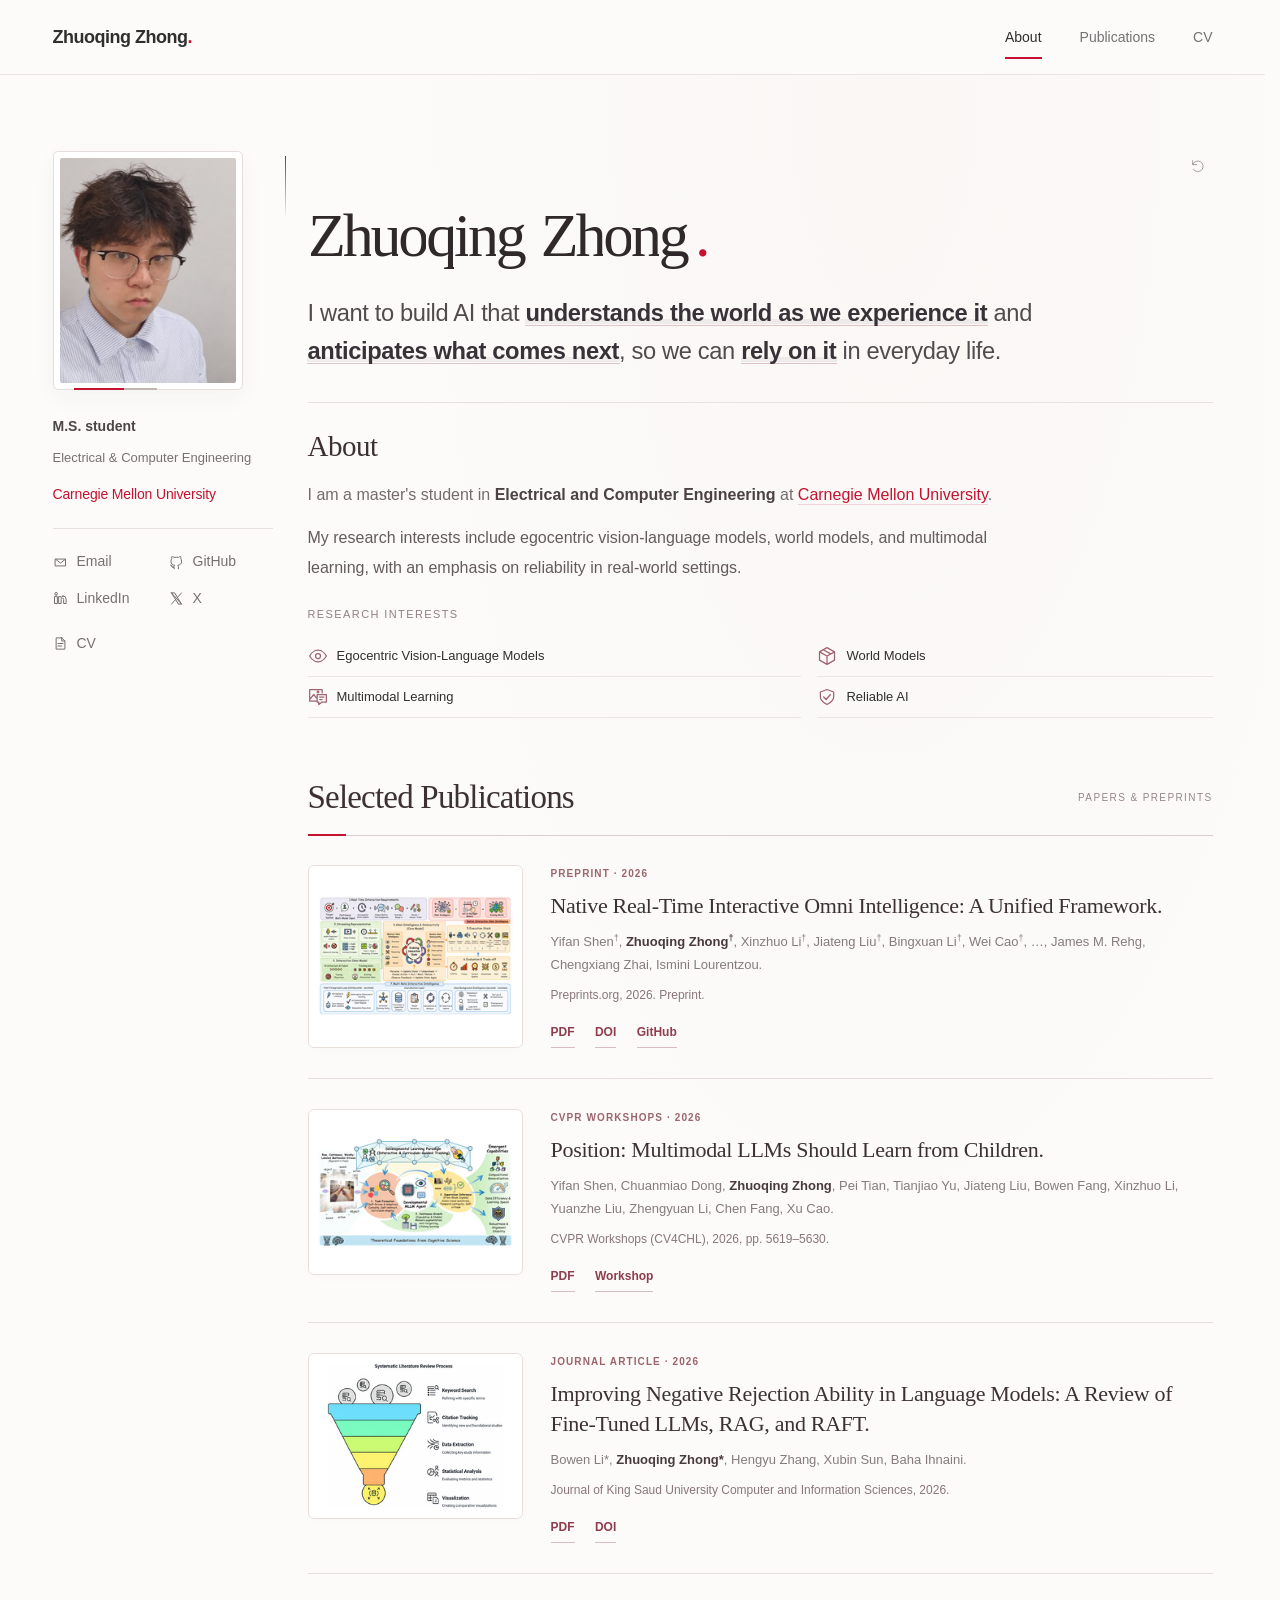
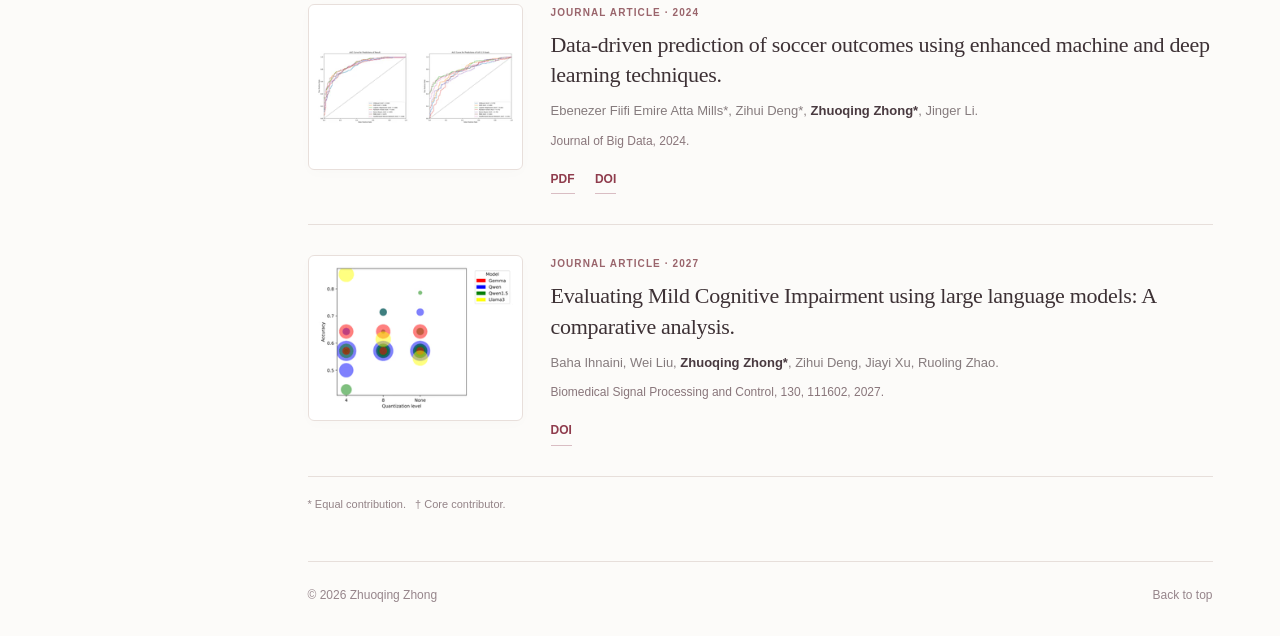
==== index.html @ 84c9de00 "Start entrance animation with initial markup and avoid late reveals" ====
<!doctype html>
<html lang="en">
<head>
  <meta charset="utf-8">
  <meta name="viewport" content="width=device-width, initial-scale=1">
  <title>Zhuoqing Zhong — Research</title>
  <meta name="description" content="Zhuoqing Zhong, M.S. student at Carnegie Mellon University. Research interests in egocentric vision-language models, world models, multimodal learning, and reliable AI.">
  <meta name="theme-color" content="#fcfbf9">
  <link rel="icon" href="assets/img/favicon.svg?v=cmu-red" type="image/svg+xml">
  <link rel="stylesheet" href="assets/css/personal.css">
  <link rel="stylesheet" href="assets/css/personal-v2.css?v=7e269d05c4">
  <script src="assets/js/personal.js?v=790da74253" defer></script>
  <script src="assets/js/academic.js?v=a993ae2dc0" defer></script>
  <link rel="preload" as="image" href="assets/img/responsive/portrait-shirt-440.webp" imagesrcset="assets/img/responsive/portrait-shirt-220.webp 220w, assets/img/responsive/portrait-shirt-440.webp 440w, assets/img/responsive/portrait-shirt-660.webp 660w, assets/img/portrait-shirt.webp 941w" imagesizes="(max-width: 600px) 108px, (max-width: 800px) 136px, (max-width: 1050px) 161px, (max-width: 1299px) 176px, 206px" fetchpriority="high">
  <link rel="preload" as="image" type="image/avif" href="assets/img/responsive/interactive-omni-640.avif" imagesrcset="assets/img/responsive/interactive-omni-240.avif 240w, assets/img/responsive/interactive-omni-320.avif 320w, assets/img/responsive/interactive-omni-480.avif 480w, assets/img/responsive/interactive-omni-560.avif 560w, assets/img/responsive/interactive-omni-640.avif 640w, assets/img/responsive/interactive-omni-800.avif 800w, assets/img/responsive/interactive-omni-960.avif 960w, assets/img/responsive/interactive-omni-1635.avif 1635w" imagesizes="(max-width: 600px) min(calc(100vw - 60px), 303px), (max-width: 800px) 287px, (max-width: 1050px) 160px, (max-width: 1299px) 195px, 246px">
</head>
<body>
<a class="skip-link" href="#about">Skip to content</a>
  <svg class="icon-sprite" aria-hidden="true">
<symbol id="icon-education" viewBox="0 0 24 24">
      <path d="m2 9 10-5 10 5-10 5L2 9Zm4 2v6c4 3 8 3 12 0v-6M22 9v7"></path>
    </symbol>
<symbol id="icon-paper" viewBox="0 0 24 24">
      <path d="M14 3H5v18h14V8l-5-5Zm0 0v5h5M8 12h8M8 16h6"></path>
    </symbol>
<symbol id="icon-eye" viewBox="0 0 24 24">
      <path d="M2 12s3.5-7 10-7 10 7 10 7-3.5 7-10 7S2 12 2 12Z"></path><circle cx="12" cy="12" r="3"></circle>
    </symbol>
<symbol id="icon-shield" viewBox="0 0 24 24">
      <path d="m12 3 8 3v6c0 5-8 9-8 9s-8-4-8-9V6l8-3Z"></path><path d="m8 12 3 3 5-6"></path>
    </symbol>
    <symbol id="icon-mail" viewBox="0 0 24 24">
      <path d="M4 6.5h16v11H4z"></path>
      <path d="m4.5 7 7.5 6 7.5-6"></path>
    </symbol>
    <symbol id="icon-github" viewBox="0 0 24 24">
      <path d="M15 22v-3.2a3.1 3.1 0 0 0-.9-2.4c3-.3 6.1-1.5 6.1-6.7a5.2 5.2 0 0 0-1.4-3.6 4.8 4.8 0 0 0-.1-3.6s-1.1-.4-3.7 1.4a12.7 12.7 0 0 0-6.7 0C5.7 2.1 4.6 2.5 4.6 2.5a4.8 4.8 0 0 0-.1 3.6A5.2 5.2 0 0 0 3.1 9.7c0 5.2 3.1 6.4 6.1 6.7a2.8 2.8 0 0 0-.8 1.8c-.7.3-2.5.8-3.6-1a2.6 2.6 0 0 0-1.9-1.3s-1.2 0-.1.8a3.2 3.2 0 0 1 1.3 1.7s.7 2.2 4.2 1.5V22"></path>
    </symbol>
    <symbol id="icon-linkedin" viewBox="0 0 24 24">
      <path d="M16 8a5 5 0 0 1 5 5v7h-4v-6.5a2 2 0 0 0-4 0V20H9V9h4v1.4A4.5 4.5 0 0 1 16 8Z"></path>
      <path d="M3 9h4v11H3z"></path>
      <path d="M5 6.5A2.1 2.1 0 1 0 5 2.3a2.1 2.1 0 0 0 0 4.2Z"></path>
    </symbol>
  </svg>
<header class="masthead">
  <nav class="nav" aria-label="Primary navigation">
    <a class="wordmark" href="#about" aria-label="Zhuoqing Zhong, home">Zhuoqing Zhong<span>.</span></a>
    <div class="nav-links">
      <a href="#about" aria-current="location">About</a>
      <a href="#publications">Publications</a>
      <a href="cv.html">CV</a>
    </div>
  </nav>
  <div class="reading-progress" aria-hidden="true"></div>
</header>
<main class="page">
  <aside class="sidebar" aria-label="Profile">
    <div class="portrait-arrival"><div class="portrait-frame"><img class="avatar" src="assets/img/responsive/portrait-shirt-440.webp" srcset="assets/img/responsive/portrait-shirt-220.webp 220w, assets/img/responsive/portrait-shirt-440.webp 440w, assets/img/responsive/portrait-shirt-660.webp 660w, assets/img/portrait-shirt.webp 941w" sizes="(max-width: 600px) 108px, (max-width: 800px) 136px, (max-width: 1050px) 161px, (max-width: 1299px) 176px, 206px" fetchpriority="high" decoding="async" alt="Zhuoqing Zhong" width="210" height="258"></div></div>
    <div class="profile-info">
      <p class="profile-role">M.S. student</p>
      <p class="affiliation">Electrical &amp; Computer Engineering</p>
      <a class="campus-link" href="https://www.cmu.edu/">Carnegie Mellon University</a>
      <ul class="profile-links">
        <li><a href="mailto:zhuoqinz@andrew.cmu.edu"><svg aria-hidden="true"><use href="#icon-mail"></use></svg>Email</a></li>
        <li><a href="https://github.com/zhuoqinz"><svg aria-hidden="true"><use href="#icon-github"></use></svg>GitHub</a></li>
        <li><a href="https://www.linkedin.com/in/zhuoqing-zhong-909679406"><svg aria-hidden="true"><use href="#icon-linkedin"></use></svg>LinkedIn</a></li>
        <li><a href="https://x.com/zhuoqinz"><svg aria-hidden="true" viewBox="0 0 24 24"><path d="m4 3 16 18M20 3 4 21M4 3h5l11 18h-5L4 3Z"/></svg>X</a></li>
      </ul>
      <a class="cv-link" href="cv.html"><svg aria-hidden="true"><use href="#icon-paper"></use></svg>CV</a>
    </div>
  </aside>
  <div class="content">
    <section id="about" class="intro section">
      <div class="intro-topline"><button class="replay-intro" type="button" aria-label="Replay introduction animation" title="Replay introduction"><svg viewBox="0 0 24 24" aria-hidden="true"><path d="M4 10a8 8 0 1 1 1 7M4 4v6h6"/></svg></button></div>
      <h1 class="name-heading" aria-label="Zhuoqing Zhong"><span class="name-word" aria-hidden="true"><span class="letter-mask is-initial"><span class="name-glyph" style="--i:0"><span class="glyph-ink">Z</span></span></span><span class="letter-mask"><span class="name-glyph" style="--i:1"><span class="glyph-ink">h</span></span></span><span class="letter-mask"><span class="name-glyph" style="--i:2"><span class="glyph-ink">u</span></span></span><span class="letter-mask"><span class="name-glyph" style="--i:3"><span class="glyph-ink">o</span></span></span><span class="letter-mask"><span class="name-glyph" style="--i:4"><span class="glyph-ink">q</span></span></span><span class="letter-mask"><span class="name-glyph" style="--i:5"><span class="glyph-ink">i</span></span></span><span class="letter-mask"><span class="name-glyph" style="--i:6"><span class="glyph-ink">n</span></span></span><span class="letter-mask is-terminal"><span class="name-glyph" style="--i:7"><span class="glyph-ink">g</span></span></span></span><span class="name-space" aria-hidden="true"> </span><span class="name-word" aria-hidden="true"><span class="letter-mask is-initial"><span class="name-glyph" style="--i:8"><span class="glyph-ink">Z</span></span></span><span class="letter-mask"><span class="name-glyph" style="--i:9"><span class="glyph-ink">h</span></span></span><span class="letter-mask"><span class="name-glyph" style="--i:10"><span class="glyph-ink">o</span></span></span><span class="letter-mask"><span class="name-glyph" style="--i:11"><span class="glyph-ink">n</span></span></span><span class="letter-mask is-terminal"><span class="name-glyph" style="--i:12"><span class="glyph-ink">g</span></span></span><span class="name-dot">.</span></span></h1>
      <p class="intro-slogan">I want to build AI that <a class="slogan-focus" id="focus-perception" href="#interest-egocentric" data-focus-group="perception">understands the world as we experience it</a> and <a class="slogan-focus" id="focus-prediction" href="#interest-world" data-focus-group="prediction">anticipates what comes next</a>, so we can <a class="slogan-focus" id="focus-reliability" href="#interest-reliable" data-focus-group="reliability">rely on it</a> in everyday life.</p>
      <div class="about-details">
        <h2>About</h2>
        <p class="intro-copy intro-enter">I am a master's student in <strong>Electrical and Computer Engineering</strong> at <a href="https://www.cmu.edu/">Carnegie Mellon University</a>.</p>
        <p class="intro-direction">My research interests include egocentric vision-language models, world models, and multimodal learning, with an emphasis on reliability in real-world settings.</p>
      </div>
      <div class="interests">
        <h2>Research interests</h2>
        <ul>
          <li id="interest-egocentric" data-focus-group="perception"><a class="interest-link" href="#focus-perception" data-focus-group="perception"><svg class="interest-glyph" viewBox="0 0 24 24" aria-hidden="true"><use href="#icon-eye"></use></svg>Egocentric Vision-Language Models</a></li>
          <li id="interest-world" data-focus-group="prediction"><a class="interest-link" href="#focus-prediction" data-focus-group="prediction"><svg class="interest-glyph" viewBox="0 0 24 24" aria-hidden="true"><path d="m12 2 9 5v10l-9 5-9-5V7l9-5Zm0 10 9-5M12 12 3 7m9 5v10M7.5 4.5l9 5"></path></svg>World Models</a></li>
          <li id="interest-multimodal" data-focus-group="perception"><a class="interest-link" href="#focus-perception" data-focus-group="perception"><svg class="interest-glyph" viewBox="0 0 24 24" aria-hidden="true"><path d="M10 17H2V3h15v4M3 14l4-5 3 4M11 9h11v9h-5l-4 3v-3h-2V9Zm3 3h5m-5 3h3"></path><circle cx="12" cy="6" r="1"></circle></svg>Multimodal Learning</a></li>
          <li id="interest-reliable" data-focus-group="reliability"><a class="interest-link" href="#focus-reliability" data-focus-group="reliability"><svg class="interest-glyph" viewBox="0 0 24 24" aria-hidden="true"><use href="#icon-shield"></use></svg>Reliable AI</a></li>
        </ul>
      </div>
    </section>
    <section id="publications" class="section research-section">
      <div class="section-heading"><h2>Selected Publications</h2><span class="section-aside">PAPERS &amp; PREPRINTS</span></div>
      <ol class="publication-list"><li>
            <a class="paper-figure" href="assets/img/papers/interactive-omni.png" title="View larger figure"><picture><source type="image/avif" srcset="assets/img/responsive/interactive-omni-240.avif 240w, assets/img/responsive/interactive-omni-320.avif 320w, assets/img/responsive/interactive-omni-480.avif 480w, assets/img/responsive/interactive-omni-560.avif 560w, assets/img/responsive/interactive-omni-640.avif 640w, assets/img/responsive/interactive-omni-800.avif 800w, assets/img/responsive/interactive-omni-960.avif 960w, assets/img/responsive/interactive-omni-1635.avif 1635w" sizes="(max-width: 600px) min(calc(100vw - 60px), 303px), (max-width: 800px) 287px, (max-width: 1050px) 160px, (max-width: 1299px) 195px, 246px"><img src="assets/img/responsive/interactive-omni-640.webp" srcset="assets/img/responsive/interactive-omni-240.webp 240w, assets/img/responsive/interactive-omni-320.webp 320w, assets/img/responsive/interactive-omni-480.webp 480w, assets/img/responsive/interactive-omni-560.webp 560w, assets/img/responsive/interactive-omni-640.webp 640w, assets/img/responsive/interactive-omni-800.webp 800w, assets/img/responsive/interactive-omni-960.webp 960w, assets/img/responsive/interactive-omni-1635.webp 1635w" sizes="(max-width: 600px) min(calc(100vw - 60px), 303px), (max-width: 800px) 287px, (max-width: 1050px) 160px, (max-width: 1299px) 195px, 246px" width="1635" height="999" decoding="async" fetchpriority="auto" alt="Framework for native real-time Interactive Omni Intelligence" loading="eager"></picture><span class="figure-zoom" aria-hidden="true">⤢</span></a>
            <div class="paper-details">
<div class="paper-category">PREPRINT · 2026</div>
            <a class="paper-title" href="https://www.preprints.org/manuscript/202610.1649">Native Real-Time Interactive Omni Intelligence: A Unified Framework.</a>
            <p class="authors">Yifan Shen<sup>†</sup>, <strong>Zhuoqing Zhong<sup>†</sup></strong>, Xinzhuo Li<sup>†</sup>, Jiateng Liu<sup>†</sup>, Bingxuan Li<sup>†</sup>, Wei Cao<sup>†</sup>, &hellip;, James M. Rehg, Chengxiang Zhai, Ismini Lourentzou.</p>
<div class="venue"><em>Preprints.org</em>, 2026. Preprint.</div>
            <a class="paper-resource" href="https://raw.githubusercontent.com/ShenYifanS/Awesome-Interactive-Omni/main/survey/survey.pdf" aria-label="PDF: Native Real-Time Interactive Omni Intelligence">PDF</a>
            <a class="paper-resource" href="https://doi.org/10.20944/preprints202610.1649.v1">DOI</a>
            <a class="paper-resource" href="https://github.com/ShenYifanS/Awesome-Interactive-Omni">GitHub</a>
            </div>
          </li>
<li>
            <a class="paper-figure" href="assets/img/papers/children.png" title="View larger figure"><picture><source type="image/avif" srcset="assets/img/responsive/children-240.avif 240w, assets/img/responsive/children-320.avif 320w, assets/img/responsive/children-480.avif 480w, assets/img/responsive/children-560.avif 560w, assets/img/responsive/children-640.avif 640w, assets/img/responsive/children-904.avif 904w" sizes="(max-width: 600px) min(calc(100vw - 60px), 330px), (max-width: 800px) 310px, (max-width: 1050px) 160px, (max-width: 1299px) 195px, 218px"><img src="assets/img/responsive/children-640.webp" srcset="assets/img/responsive/children-240.webp 240w, assets/img/responsive/children-320.webp 320w, assets/img/responsive/children-480.webp 480w, assets/img/responsive/children-560.webp 560w, assets/img/responsive/children-640.webp 640w, assets/img/responsive/children-904.webp 904w" sizes="(max-width: 600px) min(calc(100vw - 60px), 330px), (max-width: 800px) 310px, (max-width: 1050px) 160px, (max-width: 1299px) 195px, 218px" width="904" height="508" decoding="async" fetchpriority="auto" alt="Developmental learning paradigm for multimodal language models, Figure 1" loading="eager"></picture><span class="figure-zoom" aria-hidden="true">⤢</span></a>
            <div class="paper-details">
<div class="paper-category">CVPR WORKSHOPS · 2026</div>
            <a class="paper-title" href="https://openaccess.thecvf.com/content/CVPR2026W/CV4CHL/html/Shen_Position_Multimodal_LLMs_Should_Learn_from_Children_CVPRW_2026_paper.html">Position: Multimodal LLMs Should Learn from Children.</a>
            <p class="authors">Yifan Shen, Chuanmiao Dong, <strong>Zhuoqing Zhong</strong>, Pei Tian, Tianjiao Yu, Jiateng Liu, Bowen Fang, Xinzhuo Li, Yuanzhe Liu, Zhengyuan Li, Chen Fang, Xu Cao.</p>
<div class="venue"><em>CVPR Workshops (CV4CHL)</em>, 2026, pp. 5619&ndash;5630.</div>
            <a class="paper-resource" href="https://openaccess.thecvf.com/content/CVPR2026W/CV4CHL/papers/Shen_Position_Multimodal_LLMs_Should_Learn_from_Children_CVPRW_2026_paper.pdf">PDF</a>
            <a class="paper-resource" href="https://pediamedai.com/cv4chl/">Workshop</a>
            </div>
          </li>
<li>
            <a class="paper-figure" href="assets/img/papers/rejection-enhanced.png" title="View larger figure" data-figure-note="Clarity-enhanced rendering of Figure 4."><picture><source type="image/avif" srcset="assets/img/responsive/rejection-enhanced-240.avif 240w, assets/img/responsive/rejection-enhanced-320.avif 320w, assets/img/responsive/rejection-enhanced-480.avif 480w, assets/img/responsive/rejection-enhanced-560.avif 560w, assets/img/responsive/rejection-enhanced-640.avif 640w, assets/img/responsive/rejection-enhanced-800.avif 800w, assets/img/responsive/rejection-enhanced-960.avif 960w, assets/img/responsive/rejection-enhanced-1380.avif 1380w" sizes="(max-width: 600px) min(calc(100vw - 60px), 224px), (max-width: 800px) 212px, (max-width: 1050px) 160px, (max-width: 1299px) 177px, 177px"><img src="assets/img/responsive/rejection-enhanced-640.webp" srcset="assets/img/responsive/rejection-enhanced-240.webp 240w, assets/img/responsive/rejection-enhanced-320.webp 320w, assets/img/responsive/rejection-enhanced-480.webp 480w, assets/img/responsive/rejection-enhanced-560.webp 560w, assets/img/responsive/rejection-enhanced-640.webp 640w, assets/img/responsive/rejection-enhanced-800.webp 800w, assets/img/responsive/rejection-enhanced-960.webp 960w, assets/img/responsive/rejection-enhanced-1380.webp 1380w" sizes="(max-width: 600px) min(calc(100vw - 60px), 224px), (max-width: 800px) 212px, (max-width: 1050px) 160px, (max-width: 1299px) 177px, 177px" width="1380" height="1140" decoding="async" fetchpriority="auto" alt="Systematic literature review process, Figure 4" loading="eager"></picture><span class="figure-zoom" aria-hidden="true">⤢</span></a>
            <div class="paper-details">
<div class="paper-category">JOURNAL ARTICLE · 2026</div>
            <a class="paper-title" href="https://link.springer.com/article/10.1007/s44443-025-00334-6">Improving Negative Rejection Ability in Language Models: A Review of Fine-Tuned LLMs, RAG, and RAFT.</a>
            <p class="authors">Bowen Li*, <strong>Zhuoqing Zhong*</strong>, Hengyu Zhang, Xubin Sun, Baha Ihnaini.</p>
<div class="venue"><em>Journal of King Saud University Computer and Information Sciences</em>, 2026.</div>
            <a class="paper-resource" href="https://link.springer.com/content/pdf/10.1007/s44443-025-00334-6.pdf" aria-label="PDF: Improving Negative Rejection Ability in Language Models">PDF</a>
            <a class="paper-resource" href="https://doi.org/10.1007/s44443-025-00334-6">DOI</a>
            </div>
          </li>
<li>
            <a class="paper-figure" href="assets/img/papers/soccer.png" title="View larger figure"><picture><source type="image/avif" srcset="assets/img/responsive/soccer-240.avif 240w, assets/img/responsive/soccer-320.avif 320w, assets/img/responsive/soccer-480.avif 480w, assets/img/responsive/soccer-560.avif 560w, assets/img/responsive/soccer-640.avif 640w, assets/img/responsive/soccer-800.avif 800w, assets/img/responsive/soccer-960.avif 960w, assets/img/responsive/soccer-1418.avif 1418w" sizes="(max-width: 600px) min(calc(100vw - 60px), 498px), (max-width: 800px) 310px, (max-width: 1050px) 160px, (max-width: 1299px) 195px, 218px"><img src="assets/img/responsive/soccer-640.webp" srcset="assets/img/responsive/soccer-240.webp 240w, assets/img/responsive/soccer-320.webp 320w, assets/img/responsive/soccer-480.webp 480w, assets/img/responsive/soccer-560.webp 560w, assets/img/responsive/soccer-640.webp 640w, assets/img/responsive/soccer-800.webp 800w, assets/img/responsive/soccer-960.webp 960w, assets/img/responsive/soccer-1418.webp 1418w" sizes="(max-width: 600px) min(calc(100vw - 60px), 498px), (max-width: 800px) 310px, (max-width: 1050px) 160px, (max-width: 1299px) 195px, 218px" width="1418" height="527" decoding="async" fetchpriority="auto" alt="ROC curves comparing models for match outcomes and over/under 2.5 goals, Figure 11" loading="eager"></picture><span class="figure-zoom" aria-hidden="true">⤢</span></a>
            <div class="paper-details">
<div class="paper-category">JOURNAL ARTICLE · 2024</div>
            <a class="paper-title" href="https://journalofbigdata.springeropen.com/articles/10.1186/s40537-024-01008-2">Data-driven prediction of soccer outcomes using enhanced machine and deep learning techniques.</a>
            <p class="authors">Ebenezer Fiifi Emire Atta Mills*, Zihui Deng*, <strong>Zhuoqing Zhong*</strong>, Jinger Li.</p>
<div class="venue"><em>Journal of Big Data</em>, 2024.</div>
            <a class="paper-resource" href="https://link.springer.com/content/pdf/10.1186/s40537-024-01008-2.pdf" aria-label="PDF: Data-driven prediction of soccer outcomes">PDF</a>
            <a class="paper-resource" href="https://doi.org/10.1186/s40537-024-01008-2">DOI</a>
            </div>
          </li>
<li>
            <a class="paper-figure" href="assets/img/papers/cognitive.png" title="View larger figure"><picture><source type="image/avif" srcset="assets/img/responsive/cognitive-240.avif 240w, assets/img/responsive/cognitive-320.avif 320w, assets/img/responsive/cognitive-480.avif 480w, assets/img/responsive/cognitive-560.avif 560w, assets/img/responsive/cognitive-868.avif 868w" sizes="(max-width: 600px) min(calc(100vw - 60px), 251px), (max-width: 800px) 238px, (max-width: 1050px) 160px, (max-width: 1299px) 195px, 199px"><img src="assets/img/responsive/cognitive-640.webp" srcset="assets/img/responsive/cognitive-240.webp 240w, assets/img/responsive/cognitive-320.webp 320w, assets/img/responsive/cognitive-480.webp 480w, assets/img/responsive/cognitive-560.webp 560w, assets/img/responsive/cognitive-868.webp 868w" sizes="(max-width: 600px) min(calc(100vw - 60px), 251px), (max-width: 800px) 238px, (max-width: 1050px) 160px, (max-width: 1299px) 195px, 199px" width="868" height="640" decoding="async" fetchpriority="auto" alt="Model accuracy across quantization levels, Figure 3" loading="eager"></picture><span class="figure-zoom" aria-hidden="true">⤢</span></a>
            <div class="paper-details">
<div class="paper-category">JOURNAL ARTICLE · 2027</div>
            <a class="paper-title" href="https://doi.org/10.1016/j.bspc.2026.111602">Evaluating Mild Cognitive Impairment using large language models: A comparative analysis.</a>
            <p class="authors">Baha Ihnaini, Wei Liu, <strong>Zhuoqing Zhong*</strong>, Zihui Deng, Jiayi Xu, Ruoling Zhao.</p>
<div class="venue"><em>Biomedical Signal Processing and Control</em>, 130, 111602, 2027.</div>
            <a class="paper-resource" href="https://doi.org/10.1016/j.bspc.2026.111602">DOI</a>
            </div>
          </li></ol>
      <p class="contribution-note">* Equal contribution. &nbsp; † Core contributor.</p>
    </section>
    <footer class="footer"><p>© 2026 Zhuoqing Zhong</p><a href="#about">Back to top</a></footer>
  </div>
</main>
  <dialog class="figure-dialog" aria-labelledby="figure-caption">
    <button class="figure-close" type="button" aria-label="Close enlarged figure" autofocus>&times;</button>
    <figure>
      <img class="figure-full" alt="">
      <figcaption id="figure-caption"></figcaption>
    </figure>
  </dialog>
</body>
</html>
---- assets/css/personal.css ----
:root{--paper:#f8fafb;--ink:#24354a;--muted:#607084;--blue:#2b61ae;--line:#dce4ec;--serif:Georgia,'Times New Roman',serif}
*{box-sizing:border-box}html{scroll-behavior:smooth;scroll-padding-top:104px;scrollbar-gutter:stable}body{margin:0;background:var(--paper);color:var(--ink);font:16px/1.7 -apple-system,BlinkMacSystemFont,'Segoe UI',Helvetica,Arial,sans-serif;-webkit-font-smoothing:antialiased}a{color:inherit;text-decoration:none}a:focus-visible,button:focus-visible{outline:2px solid var(--blue);outline-offset:5px}p{margin:0}button{font:inherit}svg{display:block}::selection{background:#d6e5f6;color:#183958}.icon-sprite{display:none}.skip-link{position:fixed;top:-90px;left:20px;padding:10px;background:#fff;z-index:99}.skip-link:focus{top:12px}
.masthead{position:sticky;top:0;z-index:10;background:rgba(248,250,251,.95);backdrop-filter:blur(14px);border-bottom:1px solid var(--line)}.nav{max-width:1200px;min-height:78px;margin:auto;display:flex;align-items:center;justify-content:space-between;gap:32px}.wordmark{font-size:18px;font-weight:650;letter-spacing:-.6px}.wordmark span{color:var(--blue)}.nav-links{display:flex;align-items:center;gap:32px}.nav-links a{position:relative;padding:27px 0 25px;font-size:14px;color:var(--muted)}.nav-links a::after{content:'';position:absolute;bottom:16px;left:0;right:0;height:2px;background:var(--blue);transform:scaleX(0);transform-origin:left;transition:transform .25s}.nav-links a:hover,.nav-links a[aria-current]{color:var(--ink)}.nav-links a[aria-current]::after,.nav-links a:hover::after{transform:scaleX(1)}.reading-progress{position:absolute;left:0;bottom:-1px;height:2px;width:100%;background:var(--blue);transform:scaleX(0);transform-origin:left;opacity:.45}
.page{width:min(1200px,calc(100% - 88px));margin:86px auto 0;display:grid;grid-template-columns:210px minmax(0,1fr);gap:100px;align-items:start}.sidebar{position:sticky;top:126px}.portrait-frame{position:relative;margin-bottom:25px}.portrait-frame::after{content:'';position:absolute;left:16px;right:-9px;top:16px;bottom:-9px;border:1px solid #b9cde2;z-index:-1}.avatar{width:210px;height:258px;object-fit:cover;object-position:center 35%;display:block;border-radius:2px}.profile-name{font-weight:650;font-size:20px;letter-spacing:-.4px}.profile-role{font-size:14px;color:var(--blue);margin-top:3px}.affiliation{font-size:14px;line-height:1.7;margin-top:13px;color:var(--muted)}.affiliation strong{font-weight:500;color:var(--ink);display:inline-block;margin-top:5px}.profile-links{display:grid;grid-template-columns:1fr 1fr;gap:12px 8px;list-style:none;margin:25px 0 0;padding:24px 0 0;border-top:1px solid var(--line)}.profile-links a,.cv-link{display:flex;align-items:center;gap:9px;font-size:14px;color:var(--muted);width:fit-content}.profile-links svg,.cv-link svg{width:15px;height:15px;fill:none;stroke:currentColor;stroke-width:1.6;stroke-linecap:round;stroke-linejoin:round;flex-shrink:0}.profile-links a:hover,.cv-link:hover{color:var(--blue)}.cv-link{margin-top:19px}.content{min-width:0}.section{scroll-margin-top:0}.intro{padding-bottom:66px}.eyebrow{font-size:11px;letter-spacing:2.1px;font-weight:600;color:var(--blue);margin:0 0 19px}.intro h1{font-family:var(--serif);font-weight:400;letter-spacing:-3px;font-size:clamp(54px,5.7vw,78px);line-height:1.13;margin:0 0 25px}.intro h1>span{white-space:nowrap}.name-dot{color:var(--blue)}.intro-copy{max-width:620px;font-size:18px;line-height:1.8;color:#586879}.intro-copy strong{font-weight:500;color:var(--ink)}.intro-copy a{color:var(--ink);text-decoration:underline;text-decoration-color:#afc6df;text-underline-offset:5px;transition:text-decoration-color .2s}.intro-copy a:hover{text-decoration-color:var(--blue)}.signal-strip{margin:32px 0 23px;overflow:hidden}.signal-strip svg{width:100%;height:auto;max-height:114px}.signal-grid{color:#e0e8f0;opacity:.8}.signal-paths path{stroke-dasharray:1;stroke-dashoffset:0;animation:trace 1.9s cubic-bezier(.22,.61,.36,1) both}.signal-paths path:nth-child(2){animation-delay:.18s}.signal-paths path:nth-child(3){animation-delay:.32s}.signal-nodes{animation:nodes-in 1s .9s both}.interests h2{font-size:12px;letter-spacing:1.2px;text-transform:uppercase;font-weight:500;color:var(--muted);margin:0 0 14px}.interests ul{padding:0;margin:0;list-style:none;display:grid;grid-template-columns:1.2fr 1fr;gap:8px 20px}.interests li{font-size:14px;display:flex;align-items:center;gap:10px}.interest-glyph{width:18px;color:var(--blue);font-size:21px;font-family:Arial,sans-serif}.intro-enter{animation:enter .8s both}.intro h1{animation-delay:.1s}.intro-copy{animation-delay:.2s}
.section-heading{display:flex;align-items:center;justify-content:space-between;gap:20px;margin-bottom:32px;padding-bottom:18px;border-bottom:1px solid var(--line)}.section-heading h2{font-family:var(--serif);font-weight:400;font-size:35px;letter-spacing:-1px;line-height:1.2;margin:0}.section-heading h2 span{color:var(--blue)}.section-aside{font-size:10px;letter-spacing:1.5px;color:var(--muted)}.publication-list{list-style:none;padding:0;margin:0}.publication-list>li{position:relative;display:grid;grid-template-columns:245px minmax(0,1fr);gap:27px;padding:31px 0;border-bottom:1px solid var(--line)}.publication-list>li:first-child{padding-top:0;grid-template-columns:290px minmax(0,1fr)}.paper-figure{position:relative;align-self:start;display:flex;justify-content:center;align-items:center;background:white;padding:9px;border:1px solid #e0e6ed;border-radius:4px;min-height:155px;cursor:zoom-in;overflow:hidden;transition:border-color .2s,box-shadow .2s}.paper-figure img{display:block;width:100%;height:148px;object-fit:contain;transition:transform .35s}.publication-list>li:first-child .paper-figure img{height:175px}.figure-zoom{position:absolute;bottom:5px;right:6px;color:var(--blue);background:#fff;border:1px solid #dae4ef;border-radius:3px;width:23px;height:23px;display:grid;place-items:center;font:18px/1 Arial;opacity:0;transition:opacity .2s}.paper-figure:hover,.paper-figure:focus-visible{border-color:#abc2dc;box-shadow:0 5px 18px #254d7410}.paper-figure:hover img{transform:scale(1.025)}.paper-figure:hover .figure-zoom,.paper-figure:focus-visible .figure-zoom{opacity:1}.paper-details{min-width:0}.paper-category{font-size:10px;letter-spacing:1.1px;font-weight:650;color:var(--blue);margin-bottom:7px}.paper-title{font:400 22px/1.3 var(--serif);letter-spacing:-.3px;display:inline;color:#1c3047;text-decoration:underline;text-decoration-color:transparent;text-underline-offset:4px;transition:text-decoration-color .2s}.paper-title:hover{text-decoration-color:#a0b6cc}.authors{font-size:13px;line-height:1.8;color:#677484;margin-top:10px}.authors strong{font-weight:650;color:#35485c}.authors sup{font-size:9px}.venue{font-size:12px;line-height:1.6;color:#596b7e;margin-top:9px}.venue em{font-style:normal}.paper-resource{display:inline-flex;align-items:center;min-height:34px;margin:10px 16px 0 0;font-size:12px;font-weight:550;color:var(--blue);border-bottom:1px solid #b6cce3;transition:border-color .2s,color .2s}.paper-resource:hover{color:#193b6c;border-color:#193b6c}.contribution-note{font-size:12px;color:var(--muted);margin-top:18px}.background-section{margin-top:76px}.background-group{display:grid;grid-template-columns:112px minmax(0,1fr);gap:20px;margin:0 0 32px}.background-group h3{font-size:13px;font-weight:500;color:var(--muted);margin:0;padding-top:3px}.background-entry{display:flex;justify-content:space-between;gap:25px}.background-entry+.background-entry{margin-top:26px}.background-entry h4{font-size:16px;font-weight:600;line-height:1.5;margin:0 0 6px}.background-entry p{font-size:14px;color:var(--muted)}.background-entry .date{white-space:nowrap;font-size:12px;padding-top:3px}.minor{font-size:13px}.footer{display:flex;justify-content:space-between;gap:20px;margin-top:64px;padding:23px 0 30px;border-top:1px solid var(--line);font-size:12px;color:var(--muted)}.footer a:hover{color:var(--blue)}
.figure-open{overflow:hidden}.figure-dialog{width:fit-content;max-width:min(1180px,calc(100vw - 40px));max-height:calc(100dvh - 40px);margin:auto;padding:48px 24px 22px;border:0;border-radius:8px;background:#fff;color:var(--ink);box-shadow:0 20px 80px #0004}.figure-dialog::backdrop{background:#182331b8;backdrop-filter:blur(4px)}.figure-dialog figure{margin:0}.figure-full{display:block;width:auto;height:auto;max-width:100%;max-height:calc(100dvh - 210px);margin:auto;object-fit:contain}.figure-dialog figcaption{max-width:75ch;margin:17px auto 0;font-size:14px;line-height:1.5;text-align:center}.figure-close{position:absolute;top:5px;right:7px;width:40px;height:40px;border:0;border-radius:4px;background:transparent;color:#505a68;font:30px/1 Arial;cursor:pointer}.figure-close:hover{background:#edf2f8}
@keyframes trace{from{stroke-dashoffset:1}to{stroke-dashoffset:0}}@keyframes nodes-in{from{opacity:0}to{opacity:1}}@keyframes enter{from{opacity:0;transform:translateY(12px)}to{opacity:1;transform:translateY(0)}}
@media(min-width:1300px){.nav{width:calc(100% - 88px)}}
@media(max-width:1299px){.nav{width:calc(100% - 88px)}.page{gap:64px;grid-template-columns:190px minmax(0,1fr)}.avatar{width:190px;height:234px}.publication-list>li,.publication-list>li:first-child{grid-template-columns:220px minmax(0,1fr)}.intro h1{font-size:62px}.background-group{grid-template-columns:88px 1fr}}
@media(max-width:1050px){.page{gap:42px;grid-template-columns:170px minmax(0,1fr);width:calc(100% - 64px)}.nav{width:calc(100% - 64px)}.avatar{width:170px;height:210px}.intro h1{font-size:53px;letter-spacing:-2px}.interests ul{grid-template-columns:1fr}.publication-list>li,.publication-list>li:first-child{grid-template-columns:190px minmax(0,1fr);gap:22px}.paper-title{font-size:20px}.paper-figure img,.publication-list>li:first-child .paper-figure img{height:130px}.background-group{grid-template-columns:1fr;gap:12px}.section-aside{display:none}}
@media(max-width:800px){.page{grid-template-columns:150px minmax(0,1fr);gap:32px;margin-top:55px}.avatar{width:150px;height:184px}.nav-links{gap:20px}.profile-links{grid-template-columns:1fr;gap:10px}.profile-name{font-size:18px}.affiliation{font-size:13px}.intro h1{font-size:48px}.intro-copy{font-size:16px}.publication-list>li,.publication-list>li:first-child{grid-template-columns:1fr;gap:19px}.paper-figure{max-width:330px}.paper-figure img,.publication-list>li:first-child .paper-figure img{height:175px}.section-heading h2{font-size:31px}.background-entry{flex-direction:column;gap:5px}.background-entry .date{padding-top:0}}
@media(max-width:600px){html{scroll-padding-top:111px}.nav{width:calc(100% - 40px);min-height:90px;flex-direction:column;align-items:flex-start;justify-content:center;gap:4px;padding:10px 0}.wordmark{font-size:16px}.nav-links{width:100%;justify-content:space-between;gap:14px}.nav-links a{padding:6px 0;font-size:13px}.nav-links a::after{bottom:0}.page{width:calc(100% - 40px);grid-template-columns:1fr;gap:43px;margin-top:34px}.sidebar{position:static;display:grid;grid-template-columns:112px 1fr;gap:23px;align-items:start}.portrait-frame{margin:0}.portrait-frame::after{left:8px;right:-6px;top:8px;bottom:-6px}.avatar{width:112px;height:138px}.profile-name{font-size:18px}.profile-role{font-size:13px;margin-top:0}.affiliation{font-size:12px;line-height:1.55;margin-top:7px}.affiliation strong{margin-top:3px}.profile-links{grid-template-columns:repeat(4,auto);border:0;padding:0;margin:14px 0 0;gap:13px}.profile-links a{font-size:0;gap:0;min-width:24px;min-height:26px}.profile-links svg{width:16px;height:16px}.cv-link{font-size:12px;margin-top:9px}.cv-link svg{width:14px;height:14px}.intro{padding-bottom:47px}.eyebrow{font-size:10px;margin-bottom:12px;letter-spacing:1.8px}.intro h1{font-size:clamp(39px,10.5vw,58px);letter-spacing:-1.6px;margin-bottom:20px}.intro-copy{font-size:16px;line-height:1.75}.signal-strip{margin:25px 0 20px}.signal-strip svg{width:140%;max-width:none;transform:translateX(-14%);height:85px}.interests ul{gap:7px}.interests li{font-size:13px}.interests h2{font-size:11px}.section-heading{margin-bottom:24px;padding-bottom:15px}.section-heading h2{font-size:30px}.paper-category{font-size:10px}.publication-list>li,.publication-list>li:first-child{gap:18px;padding:27px 0}.publication-list>li:first-child{padding-top:0}.paper-figure{width:100%;max-width:none;padding:9px;min-height:0}.paper-figure img,.publication-list>li:first-child .paper-figure img{height:185px}.figure-zoom{opacity:.8}.paper-title{font-size:22px}.authors{font-size:13px}.paper-resource{font-size:13px;min-height:38px}.background-section{margin-top:55px}.background-group{margin-bottom:28px}.background-entry{gap:5px}.background-entry h4{font-size:15px}.background-entry p{font-size:13px}.footer{margin-top:40px;font-size:11px}.figure-dialog{max-width:calc(100vw - 20px);padding:48px 12px 18px}.figure-dialog figcaption{font-size:13px}}
@media(prefers-reduced-motion:reduce){html{scroll-behavior:auto}*,*::before,*::after{animation:none!important;transition:none!important}.paper-figure:hover img{transform:none}}
---- assets/css/personal-v2.css ----
/* Carnegie red is reserved for affiliation and small interactive accents. */
:root{--paper:#fcfbf9;--ink:#302f30;--muted:#747174;--blue:#a5263c;--line:#e7e2df;--cmu:#c41230}
body{background:radial-gradient(ellipse at 70% 4%,#f1e4e230,transparent 40%),var(--paper)}
.masthead{background:rgba(252,251,249,.94);border-bottom-color:#e9e5e2}.wordmark{letter-spacing:-.5px}.wordmark span{color:var(--cmu)}.nav{min-height:74px}.nav-links{gap:38px}.nav-links a{padding:25px 0 23px}.nav-links a::after{height:2px;background:var(--cmu);bottom:14px}.reading-progress{background:var(--cmu);opacity:.3}
.page{max-width:1160px;grid-template-columns:220px minmax(0,1fr);gap:88px;margin-top:76px}.nav{max-width:1160px}.sidebar{top:112px}.portrait-frame{padding:6px;background:#fff;border:1px solid #e5deda;border-radius:5px;box-shadow:0 8px 25px #45352c09;margin-bottom:25px;animation:portrait-in 1.25s cubic-bezier(.16,1,.3,1) both}.portrait-frame::after{z-index:1;left:20px;right:20px;top:auto;bottom:-1px;height:2px;border:0;background:linear-gradient(90deg,var(--cmu) 0 34%,#c0b6b1 34% 56%,transparent 56%);transform-origin:left;animation:rule-in 1s .75s both}.avatar{width:100%;height:256px;border-radius:2px}.profile-role{font-size:14px;font-weight:600;color:#4d4547;margin-bottom:8px}.affiliation{font-size:14px;color:#777174;margin-top:0;line-height:1.65}.campus-link{display:flex;align-items:center;gap:12px;width:fit-content;margin-top:17px;color:var(--cmu);font-size:15px;line-height:1.35;font-weight:600;letter-spacing:-.15px}.campus-mark{width:22px;height:27px;flex:0 0 auto;background:linear-gradient(90deg,transparent 0 4px,#c412302b 4px 6px,transparent 6px 13px,#c41230 13px 16px,transparent 16px),linear-gradient(transparent 0 7px,#c41230 7px 10px,transparent 10px 19px,#c4123038 19px 21px,transparent 21px)}.campus-link:hover{color:#8f1026}.campus-link:hover .campus-mark{transform:translateY(-2px)}.campus-mark{transition:transform .2s}.profile-links{margin-top:24px;padding-top:21px;gap:13px 12px}.profile-links a,.cv-link{color:#767072}.profile-links a:hover,.cv-link:hover{color:var(--cmu)}.profile-info{animation:enter .8s .45s both}.cv-link{margin-top:21px}
.intro{padding-bottom:53px;position:relative}.intro::before{content:'';position:absolute;left:-29px;top:5px;width:1px;height:63px;background:linear-gradient(var(--cmu),#c4123000);animation:rule-down .9s .2s both;transform-origin:top}.intro-topline{display:flex;align-items:center;justify-content:space-between;margin-bottom:18px}.eyebrow{margin:0;font-size:11px;letter-spacing:2px;color:#8b6a70;font-weight:550}.replay-intro{border:0;background:transparent;color:#9b9290;cursor:pointer;width:30px;height:30px;padding:7px;border-radius:50%;transition:background .2s,color .2s,transform .4s}.replay-intro svg{width:16px;height:16px;fill:none;stroke:currentColor;stroke-width:1.3;stroke-linecap:round;stroke-linejoin:round}.replay-intro:hover{color:var(--cmu);background:#f4e9e8;transform:rotate(-30deg)}.replay-intro:disabled{cursor:default;opacity:.3}.intro h1{color:#30292c;font-size:72px;letter-spacing:-3.2px;line-height:1.18;margin:0 0 23px;font-weight:400;animation:none;white-space:normal}.name-heading .name-word{display:inline-flex;white-space:nowrap;vertical-align:top}.name-heading .letter-mask{display:inline-block;overflow:hidden;vertical-align:top;padding-bottom:8px;margin-bottom:-8px}.name-heading .name-glyph{display:inline-block;transform-origin:bottom left;animation:letter-enter 1.05s cubic-bezier(.16,1,.3,1) both;animation-delay:calc(.16s + var(--i)*.045s)}.name-heading .name-space{display:inline-block;width:.2em}.name-heading .name-dot{color:var(--cmu);animation:dot-enter .6s 1.05s both}.intro-copy{color:#736b6e;font-size:17px;line-height:1.85;max-width:620px;animation:copy-enter .9s .68s both}.intro-copy strong{color:#4c4246;font-weight:550}.intro-copy a{color:var(--cmu);text-decoration:none;background:linear-gradient(#c4123029,#c4123029) 0 100% / 100% 1px no-repeat;padding-bottom:2px;transition:background-size .2s}.intro-copy a:hover{background-size:100% 5px}
.signal-strip{position:relative;margin:27px 0 24px;border-top:1px solid #eee7e3;border-bottom:1px solid #eee7e3;background:linear-gradient(90deg,#f9f5f1a0,transparent 35%,#f6eceb60 70%,transparent);padding:6px 0;overflow:hidden;animation:copy-enter 1s .72s both}.signal-strip svg{max-height:104px}.signal-grid{color:#ded4d0;opacity:.55}.signal-paths{stroke-width:1.2}.signal-paths path{animation:trace 2.2s .55s cubic-bezier(.22,.61,.36,1) both}.signal-paths path:nth-child(2){animation-delay:.7s}.signal-paths path:nth-child(3){animation-delay:.85s}.signal-nodes{animation:nodes-in .9s 1.6s both}.signal-nodes circle:nth-child(3){fill:var(--cmu);stroke:var(--paper);stroke-width:3;r:6}.signal-travel path{stroke-dasharray:.045 .955;stroke-dashoffset:1;animation:signal-pass 2.25s .7s ease-in-out both;opacity:0}.signal-travel path:nth-child(2){animation-delay:.9s}.signal-travel path:nth-child(3){animation-delay:1.1s}.signal-ring{transform-box:fill-box;transform-origin:center;animation:ring-enter 1.1s 1.55s ease-out both;opacity:0}.interests{animation:copy-enter .9s 1s both}.interests h2{font-size:11px;letter-spacing:1.4px;color:#928080;margin-bottom:12px}.interests ul{grid-template-columns:1.25fr 1fr;gap:0 23px}.interests li{padding:9px 0;border-bottom:1px solid #ece5e2;font-size:13px;gap:9px;transition:color .2s,border-color .2s}.interests li:hover{color:var(--cmu);border-color:#c4123055}.interest-glyph{color:#9e6370;font-size:18px;transition:transform .3s}.interests li:hover .interest-glyph{transform:rotate(-8deg) scale(1.13)}
.section-heading{padding-bottom:17px;margin-bottom:29px;border-bottom-color:#d8cfca;position:relative}.section-heading::after{content:'';position:absolute;left:0;bottom:-1px;width:38px;height:2px;background:var(--cmu)}.section-heading h2{font-size:33px;letter-spacing:-.8px;color:#3d3135}.section-heading h2 span{color:var(--cmu)}.section-aside{color:#97868a;font-size:10px;letter-spacing:1.4px}.publication-list>li{grid-template-columns:238px minmax(0,1fr);gap:28px;padding:30px 0;border-bottom-color:#e7dfdb;transition:opacity .6s,transform .6s}.publication-list>li:first-child{grid-template-columns:266px minmax(0,1fr)}.publication-list>li::before{content:'';position:absolute;left:-15px;top:28px;bottom:28px;width:2px;background:var(--cmu);transform:scaleY(0);transform-origin:top;transition:transform .28s;opacity:.6}.publication-list>li:first-child::before{top:0}.publication-list>li:hover::before{transform:scaleY(1)}.paper-figure{padding:9px;background:#fff;border-color:#e8dfdb;border-radius:6px;box-shadow:0 3px 14px #46382f04;min-height:150px}.paper-figure img{height:146px}.publication-list>li:first-child .paper-figure img{height:163px}.paper-figure:hover,.paper-figure:focus-visible{border-color:#c7a7a8;box-shadow:0 6px 22px #6f36300d}.figure-zoom{color:var(--cmu);border-color:#e1cdcd}.paper-category{color:#9a656c;font-size:10px;font-weight:600;letter-spacing:1.1px;margin-bottom:9px}.paper-title{color:#3d3135;font-size:22px;line-height:1.33;transition:color .2s,text-decoration-color .2s}.paper-title:hover{color:#9c263d;text-decoration-color:#dcb8bd}.authors{color:#857b7d;font-size:13px;line-height:1.75;margin-top:10px}.authors strong{color:#493a40}.venue{color:#89767b;font-size:12px}.paper-resource{color:#8f3c4d;border-bottom-color:#d9bdc3;font-weight:550;min-height:30px;margin-top:13px}.paper-resource:hover{color:var(--cmu);border-color:var(--cmu)}.contribution-note{color:#938387;font-size:11px}.footer{margin-top:48px;color:#96858b;border-color:#e7dfdb}.figure-dialog{color:var(--ink)}.figure-dialog::backdrop{background:#35292db8}.figure-close:hover{background:#f5ecee}.has-reveals .publication-list>li.awaiting-reveal{opacity:0;transform:translateY(22px)}
/* The two initials open into the full name; interaction stays with the person. */
.portrait-arrival{animation:portrait-in 1.25s .2s cubic-bezier(.16,1,.3,1) both;perspective:850px}
.portrait-frame{animation:none;transform:rotateX(var(--tilt-x,0deg)) rotateY(var(--tilt-y,0deg));transition:transform .3s ease-out,box-shadow .3s}
.name-heading .letter-mask{padding-top:5px;margin-top:-5px}
.name-heading .letter-mask:not(.is-initial){animation:name-unfold 1.15s .45s cubic-bezier(.22,.68,.18,1) both}
.name-heading .name-glyph{animation:ink-arrival 1.25s .48s both;transform:none}
.name-heading .is-initial .name-glyph{animation:initial-ink 1.6s .15s both}
.name-heading .glyph-ink{display:inline-block;color:var(--letter-ink,inherit);transform:translateY(var(--letter-lift,0px));transition:color .18s ease-out,transform .18s ease-out}
.name-heading .letter-mask.is-terminal{letter-spacing:0;padding-right:.025em}
.name-heading .name-dot{animation-delay:1.3s;margin-left:.06em;letter-spacing:0;flex-shrink:0}
.intro-topline{justify-content:flex-end;min-height:30px}
.intro-slogan{font:400 clamp(21px,1.85vw,26px)/1.6 -apple-system,BlinkMacSystemFont,'Segoe UI',Helvetica,Arial,sans-serif;letter-spacing:-.35px;color:#514b4e;max-width:830px;margin:0;animation:copy-enter .9s .75s both}
.slogan-focus{color:#383137;font-weight:550;text-decoration:none;padding:0 .025em;margin:0 -.025em;-webkit-box-decoration-break:clone;box-decoration-break:clone;background-image:linear-gradient(#66515c14,#66515c14),linear-gradient(#a55d6a55,#a55d6a55);background-position:0 91%,0 100%;background-repeat:no-repeat;background-size:100% .22em,100% 1px;transition:color .2s,background-size .2s;animation:emphasis-in .65s var(--emphasis-delay,1.8s) backwards}
[data-focus-group="perception"]{--emphasis-delay:1.8s}
[data-focus-group="prediction"]{--emphasis-delay:2.2s}
[data-focus-group="reliability"]{--emphasis-delay:2.6s}
.slogan-focus:hover,.slogan-focus:focus-visible,.slogan-focus.is-linked{color:#383137;background-size:100% .65em,100% 2px}
.interests li[data-focus-group]{position:relative;padding:0;transition:background .2s,border-color .2s;animation:topic-intro-pulse .8s var(--emphasis-delay) backwards;scroll-margin-block:130px}
.interest-link{display:flex;align-items:center;gap:9px;width:100%;padding:9px 9px 9px 0;color:inherit;border-radius:2px;transition:color .2s}
.interests li[data-focus-group]::before{content:'';position:absolute;left:-8px;top:10px;bottom:10px;width:2px;background:#9e6370;opacity:0;transform:scaleY(.3);transition:opacity .2s,transform .2s}
.interests li:hover{color:#3f363b;border-bottom-color:#9e637055}
.interests li.is-linked{background:linear-gradient(90deg,#66515c0a,transparent);border-bottom-color:#9e637055;color:#3f363b}
.interest-glyph{width:20px;height:20px;flex:0 0 20px;fill:none;stroke:currentColor;stroke-width:1.5;stroke-linecap:round;stroke-linejoin:round}
.interests li.is-linked::before{opacity:.8;transform:scaleY(1)}
.interests li.is-linked .interest-glyph{transform:rotate(-8deg) scale(1.1)}
.slogan-focus:focus-visible,.interest-link:focus-visible{outline:2px solid #a5263c;outline-offset:5px}
@keyframes emphasis-in{from{background-size:0 .22em,0 1px}to{background-size:100% .22em,100% 1px}}
@keyframes topic-intro-pulse{0%,100%{background-color:transparent}40%{background-color:#66515c0a}}
.about-details{margin-top:31px;padding-top:25px;border-top:1px solid var(--line)}
.about-details h2{font:400 29px/1.25 var(--serif);letter-spacing:-.5px;color:#3d3135;margin:0 0 17px;animation:copy-enter .9s .9s both}
.intro-direction{max-width:740px;font-size:16px;line-height:1.85;color:#645b5e;margin:0;animation:copy-enter .9s 1.05s both}
.intro .intro-copy{max-width:740px;font-size:16px;line-height:1.8;margin-bottom:13px;animation-delay:.95s}
.interests{margin-top:23px;padding-top:0;border-top:0;animation-delay:1.15s}
.intro{padding-bottom:60px}
@keyframes name-unfold{0%{max-width:0;opacity:0}18%{opacity:1}100%{max-width:1em;opacity:1}}
/* Isolate the original letter-unfold layout work without clipping its ink. */
.name-heading{contain:layout style}
.paper-figure picture{display:block;width:100%;min-width:0}
/* Reserve the original figure dimensions while its full-resolution file loads. */
.figure-full{width:var(--figure-width,auto);aspect-ratio:var(--figure-ratio,auto)}
@keyframes initial-ink{0%,20%{color:var(--cmu)}100%{color:#30292c}}
@keyframes ink-arrival{0%{color:var(--cmu);opacity:0;transform:translateY(5px)}40%{opacity:1}100%{color:#30292c;opacity:1;transform:translateY(0)}}
@media(hover:hover) and (pointer:fine){.portrait-frame:hover{box-shadow:0 12px 28px #45352c12}}
@media(prefers-reduced-motion:reduce){.portrait-frame,.name-heading .glyph-ink{transform:none!important}.name-heading .glyph-ink{color:inherit!important}}
@keyframes letter-enter{from{opacity:0;transform:translateY(110%) rotate(7deg);filter:blur(4px)}to{opacity:1;transform:translateY(0) rotate(0);filter:blur(0)}}
@keyframes dot-enter{0%{opacity:0;transform:scale(0) translateY(-12px)}75%{transform:scale(1.25)}100%{opacity:1;transform:scale(1)}}
@keyframes portrait-in{from{opacity:0;transform:translateY(32px) rotate(-2deg);filter:blur(5px)}to{opacity:1;transform:none;filter:blur(0)}}
@keyframes copy-enter{from{opacity:0;transform:translateY(18px)}to{opacity:1;transform:none}}
@keyframes rule-in{from{transform:scaleX(0)}to{transform:scaleX(1)}}@keyframes rule-down{from{transform:scaleY(0)}to{transform:scaleY(1)}}
@keyframes signal-pass{0%{opacity:0;stroke-dashoffset:1}12%{opacity:1}88%{opacity:1}100%{opacity:0;stroke-dashoffset:0}}
@keyframes ring-enter{0%{opacity:.8;transform:scale(.2)}100%{opacity:0;transform:scale(1.8)}}
@media(max-width:1299px){.page{grid-template-columns:190px minmax(0,1fr);gap:65px}.avatar{height:225px}.intro h1{font-size:62px}.publication-list>li,.publication-list>li:first-child{grid-template-columns:215px minmax(0,1fr)}.intro::before{left:-23px}.interests ul{gap:0 16px}}
@media(max-width:1050px){.page{grid-template-columns:175px minmax(0,1fr);gap:45px;margin-top:60px}.avatar{height:207px}.intro h1{font-size:52px;letter-spacing:-2.2px}.intro-copy{font-size:16px}.publication-list>li,.publication-list>li:first-child{grid-template-columns:180px minmax(0,1fr);gap:21px}.paper-title{font-size:20px}.interests ul{grid-template-columns:1fr}.intro::before{left:-18px}.campus-link{font-size:14px;gap:9px}.signal-strip{margin:24px 0 20px}}
@media(max-width:800px){.page{grid-template-columns:150px minmax(0,1fr);gap:32px}.avatar{height:177px}.profile-links{grid-template-columns:1fr}.intro h1{font-size:46px}.campus-mark{display:none}.campus-link{font-size:14px}.publication-list>li,.publication-list>li:first-child{grid-template-columns:1fr;gap:18px}.paper-figure img,.publication-list>li:first-child .paper-figure img{height:175px}.publication-list>li::before{left:-12px}.intro::before{display:none}}
@media(max-width:600px){.nav{min-height:86px;padding:9px 0}.nav-links{justify-content:flex-start;gap:30px}.nav-links a{padding:5px 0}.nav-links a::after{bottom:0}.page{grid-template-columns:1fr;gap:37px;margin-top:32px}.sidebar{grid-template-columns:118px 1fr;gap:23px}.portrait-frame{padding:4px;margin:0}.avatar{height:135px}.portrait-frame::after{left:12px;right:12px;bottom:-1px}.profile-role{font-size:13px;margin:0 0 5px}.affiliation{font-size:12px;line-height:1.55}.campus-link{font-size:13px;line-height:1.3;margin-top:8px;gap:7px}.campus-mark{display:block;width:17px;height:22px;background-size:90% 90%}.profile-links{grid-template-columns:repeat(4,auto);gap:12px;padding:0;margin-top:12px}.profile-links a{font-size:0}.cv-link{margin-top:10px;font-size:12px}.intro-topline{margin-bottom:13px}.replay-intro{width:27px;height:27px;padding:6px}.eyebrow{font-size:10px}.intro h1{font-size:clamp(36px,10vw,56px);letter-spacing:-1.6px;line-height:1.2;margin-bottom:18px}.intro-copy{font-size:16px;line-height:1.8}.signal-strip{margin:23px 0 20px;padding:2px 0}.signal-strip svg{height:80px}.interests li{padding:8px 0;font-size:13px}.interests h2{font-size:10px}.intro{padding-bottom:44px}.section-heading h2{font-size:29px}.publication-list>li,.publication-list>li:first-child{gap:19px;padding:28px 0}.publication-list>li:first-child{padding-top:0}.paper-figure img,.publication-list>li:first-child .paper-figure img{height:185px}.paper-title{font-size:22px}.paper-category{font-size:10px}.paper-resource{font-size:13px;min-height:35px}.publication-list>li::before{display:none}.footer{margin-top:38px}}
/* Keep the short profile facts on separate single lines when space permits. */
.campus-link{font-weight:500}
@media(min-width:1051px){.affiliation{font-size:13px}.campus-link{font-size:14px}}
@media(min-width:1051px) and (max-width:1299px){.page{grid-template-columns:220px minmax(0,1fr);gap:35px}.portrait-arrival{max-width:190px}}
@media(prefers-reduced-motion:reduce){.signal-travel,.signal-ring{display:none}.has-reveals .publication-list>li.awaiting-reveal{opacity:1;transform:none}.replay-intro{display:none}*,*::before,*::after{animation:none!important;transition:none!important}}
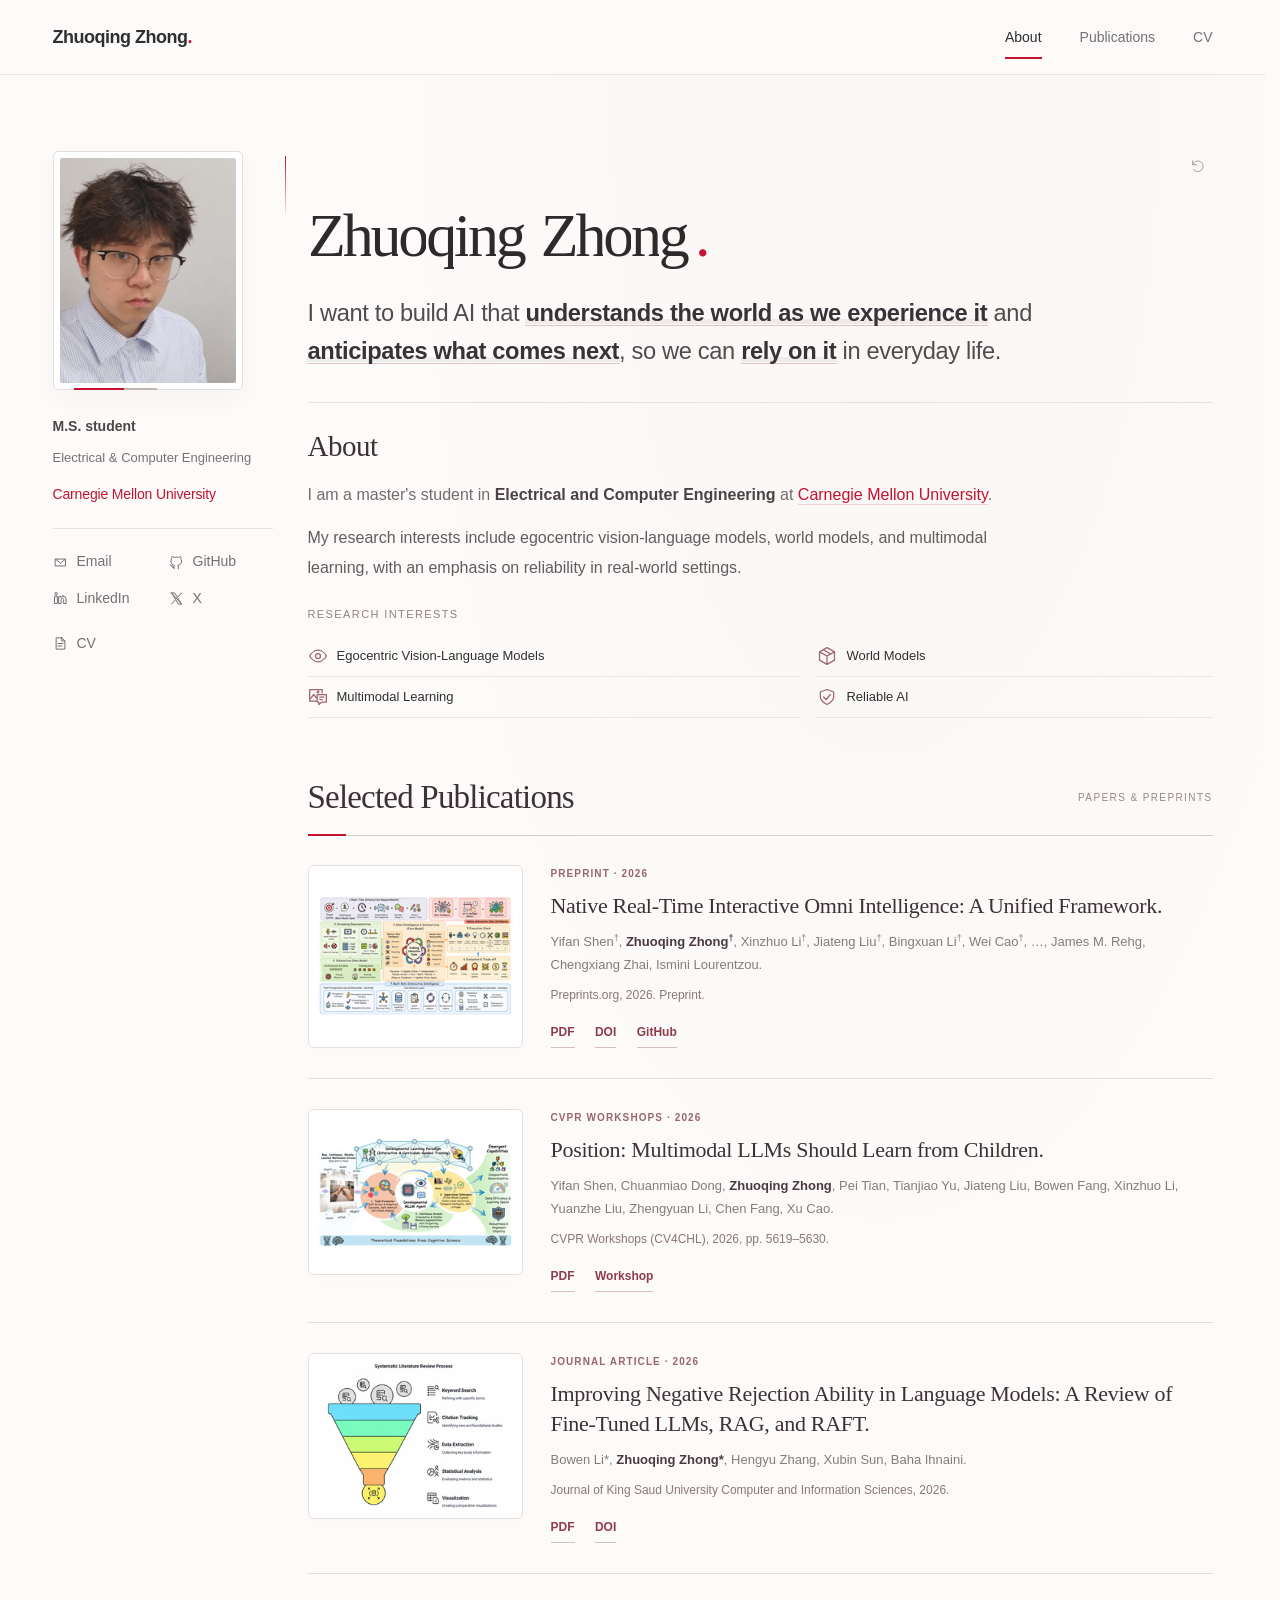
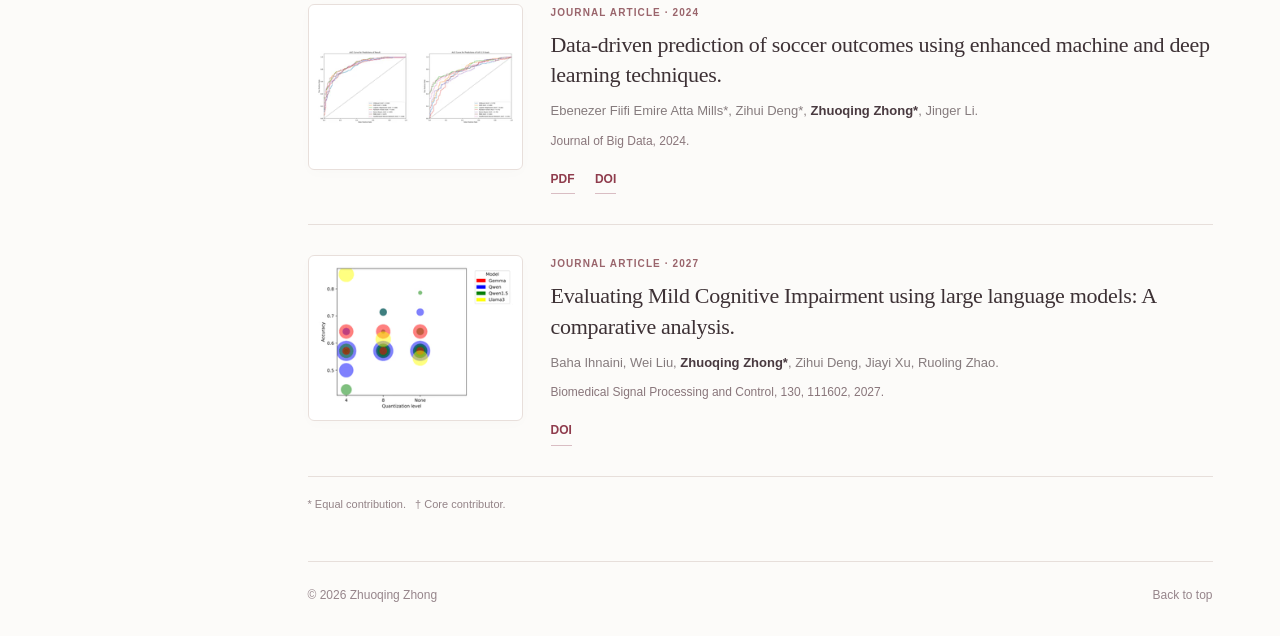
==== commit 949d5934: "Serve high-fidelity AVIF portrait without changing dimensions" ====
--- a/index.html
+++ b/index.html
@@ -7,12 +7,95 @@
   <meta name="description" content="Zhuoqing Zhong, M.S. student at Carnegie Mellon University. Research interests in egocentric vision-language models, world models, multimodal learning, and reliable AI.">
   <meta name="theme-color" content="#fcfbf9">
   <link rel="icon" href="assets/img/favicon.svg?v=cmu-red" type="image/svg+xml">
-  <link rel="stylesheet" href="assets/css/personal.css">
-  <link rel="stylesheet" href="assets/css/personal-v2.css?v=7e269d05c4">
-  <script src="assets/js/personal.js?v=790da74253" defer></script>
-  <script src="assets/js/academic.js?v=a993ae2dc0" defer></script>
-  <link rel="preload" as="image" href="assets/img/responsive/portrait-shirt-440.webp" imagesrcset="assets/img/responsive/portrait-shirt-220.webp 220w, assets/img/responsive/portrait-shirt-440.webp 440w, assets/img/responsive/portrait-shirt-660.webp 660w, assets/img/portrait-shirt.webp 941w" imagesizes="(max-width: 600px) 108px, (max-width: 800px) 136px, (max-width: 1050px) 161px, (max-width: 1299px) 176px, 206px" fetchpriority="high">
-  <link rel="preload" as="image" type="image/avif" href="assets/img/responsive/interactive-omni-640.avif" imagesrcset="assets/img/responsive/interactive-omni-240.avif 240w, assets/img/responsive/interactive-omni-320.avif 320w, assets/img/responsive/interactive-omni-480.avif 480w, assets/img/responsive/interactive-omni-560.avif 560w, assets/img/responsive/interactive-omni-640.avif 640w, assets/img/responsive/interactive-omni-800.avif 800w, assets/img/responsive/interactive-omni-960.avif 960w, assets/img/responsive/interactive-omni-1635.avif 1635w" imagesizes="(max-width: 600px) min(calc(100vw - 60px), 303px), (max-width: 800px) 287px, (max-width: 1050px) 160px, (max-width: 1299px) 195px, 246px">
+  <link rel="preload" as="image" type="image/avif" href="assets/img/responsive/portrait-shirt-440.avif" imagesrcset="assets/img/responsive/portrait-shirt-220.avif 220w, assets/img/responsive/portrait-shirt-440.avif 440w, assets/img/responsive/portrait-shirt-660.avif 660w, assets/img/responsive/portrait-shirt-941.avif 941w" imagesizes="(max-width: 600px) 108px, (max-width: 800px) 136px, (max-width: 1050px) 161px, (max-width: 1299px) 176px, 206px" fetchpriority="high">
+  <link rel="preload" as="image" type="image/avif" href="assets/img/responsive/interactive-omni-640.avif" imagesrcset="assets/img/responsive/interactive-omni-240.avif 240w, assets/img/responsive/interactive-omni-320.avif 320w, assets/img/responsive/interactive-omni-480.avif 480w, assets/img/responsive/interactive-omni-560.avif 560w, assets/img/responsive/interactive-omni-640.avif 640w, assets/img/responsive/interactive-omni-800.avif 800w, assets/img/responsive/interactive-omni-960.avif 960w, assets/img/responsive/interactive-omni-1635.avif 1635w" imagesizes="(max-width: 600px) min(calc(100vw - 60px), 303px), (max-width: 800px) 287px, (max-width: 1050px) 160px, (max-width: 1299px) 195px, 246px" fetchpriority="high">
+<!-- inline-styles:start -->
+<style data-source="assets/css/personal.css">
+:root{--paper:#f8fafb;--ink:#24354a;--muted:#607084;--blue:#2b61ae;--line:#dce4ec;--serif:Georgia,'Times New Roman',serif}
+*{box-sizing:border-box}html{scroll-behavior:smooth;scroll-padding-top:104px;scrollbar-gutter:stable}body{margin:0;background:var(--paper);color:var(--ink);font:16px/1.7 -apple-system,BlinkMacSystemFont,'Segoe UI',Helvetica,Arial,sans-serif;-webkit-font-smoothing:antialiased}a{color:inherit;text-decoration:none}a:focus-visible,button:focus-visible{outline:2px solid var(--blue);outline-offset:5px}p{margin:0}button{font:inherit}svg{display:block}::selection{background:#d6e5f6;color:#183958}.icon-sprite{display:none}.skip-link{position:fixed;top:-90px;left:20px;padding:10px;background:#fff;z-index:99}.skip-link:focus{top:12px}
+.masthead{position:sticky;top:0;z-index:10;background:rgba(248,250,251,.95);backdrop-filter:blur(14px);border-bottom:1px solid var(--line)}.nav{max-width:1200px;min-height:78px;margin:auto;display:flex;align-items:center;justify-content:space-between;gap:32px}.wordmark{font-size:18px;font-weight:650;letter-spacing:-.6px}.wordmark span{color:var(--blue)}.nav-links{display:flex;align-items:center;gap:32px}.nav-links a{position:relative;padding:27px 0 25px;font-size:14px;color:var(--muted)}.nav-links a::after{content:'';position:absolute;bottom:16px;left:0;right:0;height:2px;background:var(--blue);transform:scaleX(0);transform-origin:left;transition:transform .25s}.nav-links a:hover,.nav-links a[aria-current]{color:var(--ink)}.nav-links a[aria-current]::after,.nav-links a:hover::after{transform:scaleX(1)}.reading-progress{position:absolute;left:0;bottom:-1px;height:2px;width:100%;background:var(--blue);transform:scaleX(0);transform-origin:left;opacity:.45}
+.page{width:min(1200px,calc(100% - 88px));margin:86px auto 0;display:grid;grid-template-columns:210px minmax(0,1fr);gap:100px;align-items:start}.sidebar{position:sticky;top:126px}.portrait-frame{position:relative;margin-bottom:25px}.portrait-frame::after{content:'';position:absolute;left:16px;right:-9px;top:16px;bottom:-9px;border:1px solid #b9cde2;z-index:-1}.avatar{width:210px;height:258px;object-fit:cover;object-position:center 35%;display:block;border-radius:2px}.profile-name{font-weight:650;font-size:20px;letter-spacing:-.4px}.profile-role{font-size:14px;color:var(--blue);margin-top:3px}.affiliation{font-size:14px;line-height:1.7;margin-top:13px;color:var(--muted)}.affiliation strong{font-weight:500;color:var(--ink);display:inline-block;margin-top:5px}.profile-links{display:grid;grid-template-columns:1fr 1fr;gap:12px 8px;list-style:none;margin:25px 0 0;padding:24px 0 0;border-top:1px solid var(--line)}.profile-links a,.cv-link{display:flex;align-items:center;gap:9px;font-size:14px;color:var(--muted);width:fit-content}.profile-links svg,.cv-link svg{width:15px;height:15px;fill:none;stroke:currentColor;stroke-width:1.6;stroke-linecap:round;stroke-linejoin:round;flex-shrink:0}.profile-links a:hover,.cv-link:hover{color:var(--blue)}.cv-link{margin-top:19px}.content{min-width:0}.section{scroll-margin-top:0}.intro{padding-bottom:66px}.eyebrow{font-size:11px;letter-spacing:2.1px;font-weight:600;color:var(--blue);margin:0 0 19px}.intro h1{font-family:var(--serif);font-weight:400;letter-spacing:-3px;font-size:clamp(54px,5.7vw,78px);line-height:1.13;margin:0 0 25px}.intro h1>span{white-space:nowrap}.name-dot{color:var(--blue)}.intro-copy{max-width:620px;font-size:18px;line-height:1.8;color:#586879}.intro-copy strong{font-weight:500;color:var(--ink)}.intro-copy a{color:var(--ink);text-decoration:underline;text-decoration-color:#afc6df;text-underline-offset:5px;transition:text-decoration-color .2s}.intro-copy a:hover{text-decoration-color:var(--blue)}.signal-strip{margin:32px 0 23px;overflow:hidden}.signal-strip svg{width:100%;height:auto;max-height:114px}.signal-grid{color:#e0e8f0;opacity:.8}.signal-paths path{stroke-dasharray:1;stroke-dashoffset:0;animation:trace 1.9s cubic-bezier(.22,.61,.36,1) both}.signal-paths path:nth-child(2){animation-delay:.18s}.signal-paths path:nth-child(3){animation-delay:.32s}.signal-nodes{animation:nodes-in 1s .9s both}.interests h2{font-size:12px;letter-spacing:1.2px;text-transform:uppercase;font-weight:500;color:var(--muted);margin:0 0 14px}.interests ul{padding:0;margin:0;list-style:none;display:grid;grid-template-columns:1.2fr 1fr;gap:8px 20px}.interests li{font-size:14px;display:flex;align-items:center;gap:10px}.interest-glyph{width:18px;color:var(--blue);font-size:21px;font-family:Arial,sans-serif}.intro-enter{animation:enter .8s both}.intro h1{animation-delay:.1s}.intro-copy{animation-delay:.2s}
+.section-heading{display:flex;align-items:center;justify-content:space-between;gap:20px;margin-bottom:32px;padding-bottom:18px;border-bottom:1px solid var(--line)}.section-heading h2{font-family:var(--serif);font-weight:400;font-size:35px;letter-spacing:-1px;line-height:1.2;margin:0}.section-heading h2 span{color:var(--blue)}.section-aside{font-size:10px;letter-spacing:1.5px;color:var(--muted)}.publication-list{list-style:none;padding:0;margin:0}.publication-list>li{position:relative;display:grid;grid-template-columns:245px minmax(0,1fr);gap:27px;padding:31px 0;border-bottom:1px solid var(--line)}.publication-list>li:first-child{padding-top:0;grid-template-columns:290px minmax(0,1fr)}.paper-figure{position:relative;align-self:start;display:flex;justify-content:center;align-items:center;background:white;padding:9px;border:1px solid #e0e6ed;border-radius:4px;min-height:155px;cursor:zoom-in;overflow:hidden;transition:border-color .2s,box-shadow .2s}.paper-figure img{display:block;width:100%;height:148px;object-fit:contain;transition:transform .35s}.publication-list>li:first-child .paper-figure img{height:175px}.figure-zoom{position:absolute;bottom:5px;right:6px;color:var(--blue);background:#fff;border:1px solid #dae4ef;border-radius:3px;width:23px;height:23px;display:grid;place-items:center;font:18px/1 Arial;opacity:0;transition:opacity .2s}.paper-figure:hover,.paper-figure:focus-visible{border-color:#abc2dc;box-shadow:0 5px 18px #254d7410}.paper-figure:hover img{transform:scale(1.025)}.paper-figure:hover .figure-zoom,.paper-figure:focus-visible .figure-zoom{opacity:1}.paper-details{min-width:0}.paper-category{font-size:10px;letter-spacing:1.1px;font-weight:650;color:var(--blue);margin-bottom:7px}.paper-title{font:400 22px/1.3 var(--serif);letter-spacing:-.3px;display:inline;color:#1c3047;text-decoration:underline;text-decoration-color:transparent;text-underline-offset:4px;transition:text-decoration-color .2s}.paper-title:hover{text-decoration-color:#a0b6cc}.authors{font-size:13px;line-height:1.8;color:#677484;margin-top:10px}.authors strong{font-weight:650;color:#35485c}.authors sup{font-size:9px}.venue{font-size:12px;line-height:1.6;color:#596b7e;margin-top:9px}.venue em{font-style:normal}.paper-resource{display:inline-flex;align-items:center;min-height:34px;margin:10px 16px 0 0;font-size:12px;font-weight:550;color:var(--blue);border-bottom:1px solid #b6cce3;transition:border-color .2s,color .2s}.paper-resource:hover{color:#193b6c;border-color:#193b6c}.contribution-note{font-size:12px;color:var(--muted);margin-top:18px}.background-section{margin-top:76px}.background-group{display:grid;grid-template-columns:112px minmax(0,1fr);gap:20px;margin:0 0 32px}.background-group h3{font-size:13px;font-weight:500;color:var(--muted);margin:0;padding-top:3px}.background-entry{display:flex;justify-content:space-between;gap:25px}.background-entry+.background-entry{margin-top:26px}.background-entry h4{font-size:16px;font-weight:600;line-height:1.5;margin:0 0 6px}.background-entry p{font-size:14px;color:var(--muted)}.background-entry .date{white-space:nowrap;font-size:12px;padding-top:3px}.minor{font-size:13px}.footer{display:flex;justify-content:space-between;gap:20px;margin-top:64px;padding:23px 0 30px;border-top:1px solid var(--line);font-size:12px;color:var(--muted)}.footer a:hover{color:var(--blue)}
+.figure-open{overflow:hidden}.figure-dialog{width:fit-content;max-width:min(1180px,calc(100vw - 40px));max-height:calc(100dvh - 40px);margin:auto;padding:48px 24px 22px;border:0;border-radius:8px;background:#fff;color:var(--ink);box-shadow:0 20px 80px #0004}.figure-dialog::backdrop{background:#182331b8;backdrop-filter:blur(4px)}.figure-dialog figure{margin:0}.figure-full{display:block;width:auto;height:auto;max-width:100%;max-height:calc(100dvh - 210px);margin:auto;object-fit:contain}.figure-dialog figcaption{max-width:75ch;margin:17px auto 0;font-size:14px;line-height:1.5;text-align:center}.figure-close{position:absolute;top:5px;right:7px;width:40px;height:40px;border:0;border-radius:4px;background:transparent;color:#505a68;font:30px/1 Arial;cursor:pointer}.figure-close:hover{background:#edf2f8}
+@keyframes trace{from{stroke-dashoffset:1}to{stroke-dashoffset:0}}@keyframes nodes-in{from{opacity:0}to{opacity:1}}@keyframes enter{from{opacity:0;transform:translateY(12px)}to{opacity:1;transform:translateY(0)}}
+@media(min-width:1300px){.nav{width:calc(100% - 88px)}}
+@media(max-width:1299px){.nav{width:calc(100% - 88px)}.page{gap:64px;grid-template-columns:190px minmax(0,1fr)}.avatar{width:190px;height:234px}.publication-list>li,.publication-list>li:first-child{grid-template-columns:220px minmax(0,1fr)}.intro h1{font-size:62px}.background-group{grid-template-columns:88px 1fr}}
+@media(max-width:1050px){.page{gap:42px;grid-template-columns:170px minmax(0,1fr);width:calc(100% - 64px)}.nav{width:calc(100% - 64px)}.avatar{width:170px;height:210px}.intro h1{font-size:53px;letter-spacing:-2px}.interests ul{grid-template-columns:1fr}.publication-list>li,.publication-list>li:first-child{grid-template-columns:190px minmax(0,1fr);gap:22px}.paper-title{font-size:20px}.paper-figure img,.publication-list>li:first-child .paper-figure img{height:130px}.background-group{grid-template-columns:1fr;gap:12px}.section-aside{display:none}}
+@media(max-width:800px){.page{grid-template-columns:150px minmax(0,1fr);gap:32px;margin-top:55px}.avatar{width:150px;height:184px}.nav-links{gap:20px}.profile-links{grid-template-columns:1fr;gap:10px}.profile-name{font-size:18px}.affiliation{font-size:13px}.intro h1{font-size:48px}.intro-copy{font-size:16px}.publication-list>li,.publication-list>li:first-child{grid-template-columns:1fr;gap:19px}.paper-figure{max-width:330px}.paper-figure img,.publication-list>li:first-child .paper-figure img{height:175px}.section-heading h2{font-size:31px}.background-entry{flex-direction:column;gap:5px}.background-entry .date{padding-top:0}}
+@media(max-width:600px){html{scroll-padding-top:111px}.nav{width:calc(100% - 40px);min-height:90px;flex-direction:column;align-items:flex-start;justify-content:center;gap:4px;padding:10px 0}.wordmark{font-size:16px}.nav-links{width:100%;justify-content:space-between;gap:14px}.nav-links a{padding:6px 0;font-size:13px}.nav-links a::after{bottom:0}.page{width:calc(100% - 40px);grid-template-columns:1fr;gap:43px;margin-top:34px}.sidebar{position:static;display:grid;grid-template-columns:112px 1fr;gap:23px;align-items:start}.portrait-frame{margin:0}.portrait-frame::after{left:8px;right:-6px;top:8px;bottom:-6px}.avatar{width:112px;height:138px}.profile-name{font-size:18px}.profile-role{font-size:13px;margin-top:0}.affiliation{font-size:12px;line-height:1.55;margin-top:7px}.affiliation strong{margin-top:3px}.profile-links{grid-template-columns:repeat(4,auto);border:0;padding:0;margin:14px 0 0;gap:13px}.profile-links a{font-size:0;gap:0;min-width:24px;min-height:26px}.profile-links svg{width:16px;height:16px}.cv-link{font-size:12px;margin-top:9px}.cv-link svg{width:14px;height:14px}.intro{padding-bottom:47px}.eyebrow{font-size:10px;margin-bottom:12px;letter-spacing:1.8px}.intro h1{font-size:clamp(39px,10.5vw,58px);letter-spacing:-1.6px;margin-bottom:20px}.intro-copy{font-size:16px;line-height:1.75}.signal-strip{margin:25px 0 20px}.signal-strip svg{width:140%;max-width:none;transform:translateX(-14%);height:85px}.interests ul{gap:7px}.interests li{font-size:13px}.interests h2{font-size:11px}.section-heading{margin-bottom:24px;padding-bottom:15px}.section-heading h2{font-size:30px}.paper-category{font-size:10px}.publication-list>li,.publication-list>li:first-child{gap:18px;padding:27px 0}.publication-list>li:first-child{padding-top:0}.paper-figure{width:100%;max-width:none;padding:9px;min-height:0}.paper-figure img,.publication-list>li:first-child .paper-figure img{height:185px}.figure-zoom{opacity:.8}.paper-title{font-size:22px}.authors{font-size:13px}.paper-resource{font-size:13px;min-height:38px}.background-section{margin-top:55px}.background-group{margin-bottom:28px}.background-entry{gap:5px}.background-entry h4{font-size:15px}.background-entry p{font-size:13px}.footer{margin-top:40px;font-size:11px}.figure-dialog{max-width:calc(100vw - 20px);padding:48px 12px 18px}.figure-dialog figcaption{font-size:13px}}
+@media(prefers-reduced-motion:reduce){html{scroll-behavior:auto}*,*::before,*::after{animation:none!important;transition:none!important}.paper-figure:hover img{transform:none}}
+</style>
+<style data-source="assets/css/personal-v2.css">
+/* Carnegie red is reserved for affiliation and small interactive accents. */
+:root{--paper:#fcfbf9;--ink:#302f30;--muted:#747174;--blue:#a5263c;--line:#e7e2df;--cmu:#c41230}
+body{background:radial-gradient(ellipse at 70% 4%,#f1e4e230,transparent 40%),var(--paper)}
+.masthead{background:rgba(252,251,249,.94);border-bottom-color:#e9e5e2}.wordmark{letter-spacing:-.5px}.wordmark span{color:var(--cmu)}.nav{min-height:74px}.nav-links{gap:38px}.nav-links a{padding:25px 0 23px}.nav-links a::after{height:2px;background:var(--cmu);bottom:14px}.reading-progress{background:var(--cmu);opacity:.3}
+.page{max-width:1160px;grid-template-columns:220px minmax(0,1fr);gap:88px;margin-top:76px}.nav{max-width:1160px}.sidebar{top:112px}.portrait-frame{padding:6px;background:#fff;border:1px solid #e5deda;border-radius:5px;box-shadow:0 8px 25px #45352c09;margin-bottom:25px;animation:portrait-in 1.25s cubic-bezier(.16,1,.3,1) both}.portrait-frame::after{z-index:1;left:20px;right:20px;top:auto;bottom:-1px;height:2px;border:0;background:linear-gradient(90deg,var(--cmu) 0 34%,#c0b6b1 34% 56%,transparent 56%);transform-origin:left;animation:rule-in 1s .75s both}.avatar{width:100%;height:256px;border-radius:2px}.profile-role{font-size:14px;font-weight:600;color:#4d4547;margin-bottom:8px}.affiliation{font-size:14px;color:#777174;margin-top:0;line-height:1.65}.campus-link{display:flex;align-items:center;gap:12px;width:fit-content;margin-top:17px;color:var(--cmu);font-size:15px;line-height:1.35;font-weight:600;letter-spacing:-.15px}.campus-mark{width:22px;height:27px;flex:0 0 auto;background:linear-gradient(90deg,transparent 0 4px,#c412302b 4px 6px,transparent 6px 13px,#c41230 13px 16px,transparent 16px),linear-gradient(transparent 0 7px,#c41230 7px 10px,transparent 10px 19px,#c4123038 19px 21px,transparent 21px)}.campus-link:hover{color:#8f1026}.campus-link:hover .campus-mark{transform:translateY(-2px)}.campus-mark{transition:transform .2s}.profile-links{margin-top:24px;padding-top:21px;gap:13px 12px}.profile-links a,.cv-link{color:#767072}.profile-links a:hover,.cv-link:hover{color:var(--cmu)}.profile-info{animation:enter .8s .45s both}.cv-link{margin-top:21px}
+.intro{padding-bottom:53px;position:relative}.intro::before{content:'';position:absolute;left:-29px;top:5px;width:1px;height:63px;background:linear-gradient(var(--cmu),#c4123000);animation:rule-down .9s .2s both;transform-origin:top}.intro-topline{display:flex;align-items:center;justify-content:space-between;margin-bottom:18px}.eyebrow{margin:0;font-size:11px;letter-spacing:2px;color:#8b6a70;font-weight:550}.replay-intro{border:0;background:transparent;color:#9b9290;cursor:pointer;width:30px;height:30px;padding:7px;border-radius:50%;transition:background .2s,color .2s,transform .4s}.replay-intro svg{width:16px;height:16px;fill:none;stroke:currentColor;stroke-width:1.3;stroke-linecap:round;stroke-linejoin:round}.replay-intro:hover{color:var(--cmu);background:#f4e9e8;transform:rotate(-30deg)}.replay-intro:disabled{cursor:default;opacity:.3}.intro h1{color:#30292c;font-size:72px;letter-spacing:-3.2px;line-height:1.18;margin:0 0 23px;font-weight:400;animation:none;white-space:normal}.name-heading .name-word{display:inline-flex;white-space:nowrap;vertical-align:top}.name-heading .letter-mask{display:inline-block;overflow:hidden;vertical-align:top;padding-bottom:8px;margin-bottom:-8px}.name-heading .name-glyph{display:inline-block;transform-origin:bottom left;animation:letter-enter 1.05s cubic-bezier(.16,1,.3,1) both;animation-delay:calc(.16s + var(--i)*.045s)}.name-heading .name-space{display:inline-block;width:.2em}.name-heading .name-dot{color:var(--cmu);animation:dot-enter .6s 1.05s both}.intro-copy{color:#736b6e;font-size:17px;line-height:1.85;max-width:620px;animation:copy-enter .9s .68s both}.intro-copy strong{color:#4c4246;font-weight:550}.intro-copy a{color:var(--cmu);text-decoration:none;background:linear-gradient(#c4123029,#c4123029) 0 100% / 100% 1px no-repeat;padding-bottom:2px;transition:background-size .2s}.intro-copy a:hover{background-size:100% 5px}
+.signal-strip{position:relative;margin:27px 0 24px;border-top:1px solid #eee7e3;border-bottom:1px solid #eee7e3;background:linear-gradient(90deg,#f9f5f1a0,transparent 35%,#f6eceb60 70%,transparent);padding:6px 0;overflow:hidden;animation:copy-enter 1s .72s both}.signal-strip svg{max-height:104px}.signal-grid{color:#ded4d0;opacity:.55}.signal-paths{stroke-width:1.2}.signal-paths path{animation:trace 2.2s .55s cubic-bezier(.22,.61,.36,1) both}.signal-paths path:nth-child(2){animation-delay:.7s}.signal-paths path:nth-child(3){animation-delay:.85s}.signal-nodes{animation:nodes-in .9s 1.6s both}.signal-nodes circle:nth-child(3){fill:var(--cmu);stroke:var(--paper);stroke-width:3;r:6}.signal-travel path{stroke-dasharray:.045 .955;stroke-dashoffset:1;animation:signal-pass 2.25s .7s ease-in-out both;opacity:0}.signal-travel path:nth-child(2){animation-delay:.9s}.signal-travel path:nth-child(3){animation-delay:1.1s}.signal-ring{transform-box:fill-box;transform-origin:center;animation:ring-enter 1.1s 1.55s ease-out both;opacity:0}.interests{animation:copy-enter .9s 1s both}.interests h2{font-size:11px;letter-spacing:1.4px;color:#928080;margin-bottom:12px}.interests ul{grid-template-columns:1.25fr 1fr;gap:0 23px}.interests li{padding:9px 0;border-bottom:1px solid #ece5e2;font-size:13px;gap:9px;transition:color .2s,border-color .2s}.interests li:hover{color:var(--cmu);border-color:#c4123055}.interest-glyph{color:#9e6370;font-size:18px;transition:transform .3s}.interests li:hover .interest-glyph{transform:rotate(-8deg) scale(1.13)}
+.section-heading{padding-bottom:17px;margin-bottom:29px;border-bottom-color:#d8cfca;position:relative}.section-heading::after{content:'';position:absolute;left:0;bottom:-1px;width:38px;height:2px;background:var(--cmu)}.section-heading h2{font-size:33px;letter-spacing:-.8px;color:#3d3135}.section-heading h2 span{color:var(--cmu)}.section-aside{color:#97868a;font-size:10px;letter-spacing:1.4px}.publication-list>li{grid-template-columns:238px minmax(0,1fr);gap:28px;padding:30px 0;border-bottom-color:#e7dfdb;transition:opacity .6s,transform .6s}.publication-list>li:first-child{grid-template-columns:266px minmax(0,1fr)}.publication-list>li::before{content:'';position:absolute;left:-15px;top:28px;bottom:28px;width:2px;background:var(--cmu);transform:scaleY(0);transform-origin:top;transition:transform .28s;opacity:.6}.publication-list>li:first-child::before{top:0}.publication-list>li:hover::before{transform:scaleY(1)}.paper-figure{padding:9px;background:#fff;border-color:#e8dfdb;border-radius:6px;box-shadow:0 3px 14px #46382f04;min-height:150px}.paper-figure img{height:146px}.publication-list>li:first-child .paper-figure img{height:163px}.paper-figure:hover,.paper-figure:focus-visible{border-color:#c7a7a8;box-shadow:0 6px 22px #6f36300d}.figure-zoom{color:var(--cmu);border-color:#e1cdcd}.paper-category{color:#9a656c;font-size:10px;font-weight:600;letter-spacing:1.1px;margin-bottom:9px}.paper-title{color:#3d3135;font-size:22px;line-height:1.33;transition:color .2s,text-decoration-color .2s}.paper-title:hover{color:#9c263d;text-decoration-color:#dcb8bd}.authors{color:#857b7d;font-size:13px;line-height:1.75;margin-top:10px}.authors strong{color:#493a40}.venue{color:#89767b;font-size:12px}.paper-resource{color:#8f3c4d;border-bottom-color:#d9bdc3;font-weight:550;min-height:30px;margin-top:13px}.paper-resource:hover{color:var(--cmu);border-color:var(--cmu)}.contribution-note{color:#938387;font-size:11px}.footer{margin-top:48px;color:#96858b;border-color:#e7dfdb}.figure-dialog{color:var(--ink)}.figure-dialog::backdrop{background:#35292db8}.figure-close:hover{background:#f5ecee}.has-reveals .publication-list>li.awaiting-reveal{opacity:0;transform:translateY(22px)}
+/* The two initials open into the full name; interaction stays with the person. */
+.portrait-arrival{animation:portrait-in 1.25s .2s cubic-bezier(.16,1,.3,1) both;perspective:850px}
+.portrait-frame{animation:none;transform:rotateX(var(--tilt-x,0deg)) rotateY(var(--tilt-y,0deg));transition:transform .3s ease-out,box-shadow .3s}
+.name-heading .letter-mask{padding-top:5px;margin-top:-5px}
+.name-heading .letter-mask:not(.is-initial){animation:name-unfold 1.15s .45s cubic-bezier(.22,.68,.18,1) both}
+.name-heading .name-glyph{animation:ink-arrival 1.25s .48s both;transform:none}
+.name-heading .is-initial .name-glyph{animation:initial-ink 1.6s .15s both}
+.name-heading .glyph-ink{display:inline-block;color:var(--letter-ink,inherit);transform:translateY(var(--letter-lift,0px));transition:color .18s ease-out,transform .18s ease-out}
+.name-heading .letter-mask.is-terminal{letter-spacing:0;padding-right:.025em}
+.name-heading .name-dot{animation-delay:1.3s;margin-left:.06em;letter-spacing:0;flex-shrink:0}
+.intro-topline{justify-content:flex-end;min-height:30px}
+.intro-slogan{font:400 clamp(21px,1.85vw,26px)/1.6 -apple-system,BlinkMacSystemFont,'Segoe UI',Helvetica,Arial,sans-serif;letter-spacing:-.35px;color:#514b4e;max-width:830px;margin:0;animation:copy-enter .9s .75s both}
+.slogan-focus{color:#383137;font-weight:550;text-decoration:none;padding:0 .025em;margin:0 -.025em;-webkit-box-decoration-break:clone;box-decoration-break:clone;background-image:linear-gradient(#66515c14,#66515c14),linear-gradient(#a55d6a55,#a55d6a55);background-position:0 91%,0 100%;background-repeat:no-repeat;background-size:100% .22em,100% 1px;transition:color .2s,background-size .2s;animation:emphasis-in .65s var(--emphasis-delay,1.8s) backwards}
+[data-focus-group="perception"]{--emphasis-delay:1.8s}
+[data-focus-group="prediction"]{--emphasis-delay:2.2s}
+[data-focus-group="reliability"]{--emphasis-delay:2.6s}
+.slogan-focus:hover,.slogan-focus:focus-visible,.slogan-focus.is-linked{color:#383137;background-size:100% .65em,100% 2px}
+.interests li[data-focus-group]{position:relative;padding:0;transition:background .2s,border-color .2s;animation:topic-intro-pulse .8s var(--emphasis-delay) backwards;scroll-margin-block:130px}
+.interest-link{display:flex;align-items:center;gap:9px;width:100%;padding:9px 9px 9px 0;color:inherit;border-radius:2px;transition:color .2s}
+.interests li[data-focus-group]::before{content:'';position:absolute;left:-8px;top:10px;bottom:10px;width:2px;background:#9e6370;opacity:0;transform:scaleY(.3);transition:opacity .2s,transform .2s}
+.interests li:hover{color:#3f363b;border-bottom-color:#9e637055}
+.interests li.is-linked{background:linear-gradient(90deg,#66515c0a,transparent);border-bottom-color:#9e637055;color:#3f363b}
+.interest-glyph{width:20px;height:20px;flex:0 0 20px;fill:none;stroke:currentColor;stroke-width:1.5;stroke-linecap:round;stroke-linejoin:round}
+.interests li.is-linked::before{opacity:.8;transform:scaleY(1)}
+.interests li.is-linked .interest-glyph{transform:rotate(-8deg) scale(1.1)}
+.slogan-focus:focus-visible,.interest-link:focus-visible{outline:2px solid #a5263c;outline-offset:5px}
+@keyframes emphasis-in{from{background-size:0 .22em,0 1px}to{background-size:100% .22em,100% 1px}}
+@keyframes topic-intro-pulse{0%,100%{background-color:transparent}40%{background-color:#66515c0a}}
+.about-details{margin-top:31px;padding-top:25px;border-top:1px solid var(--line)}
+.about-details h2{font:400 29px/1.25 var(--serif);letter-spacing:-.5px;color:#3d3135;margin:0 0 17px;animation:copy-enter .9s .9s both}
+.intro-direction{max-width:740px;font-size:16px;line-height:1.85;color:#645b5e;margin:0;animation:copy-enter .9s 1.05s both}
+.intro .intro-copy{max-width:740px;font-size:16px;line-height:1.8;margin-bottom:13px;animation-delay:.95s}
+.interests{margin-top:23px;padding-top:0;border-top:0;animation-delay:1.15s}
+.intro{padding-bottom:60px}
+@keyframes name-unfold{0%{max-width:0;opacity:0}18%{opacity:1}100%{max-width:1em;opacity:1}}
+/* Isolate the original letter-unfold layout work without clipping its ink. */
+.name-heading{contain:layout style}
+.paper-figure picture{display:block;width:100%;min-width:0}
+/* Reserve the original figure dimensions while its full-resolution file loads. */
+.figure-full{width:var(--figure-width,auto);aspect-ratio:var(--figure-ratio,auto)}
+@keyframes initial-ink{0%,20%{color:var(--cmu)}100%{color:#30292c}}
+@keyframes ink-arrival{0%{color:var(--cmu);opacity:0;transform:translateY(5px)}40%{opacity:1}100%{color:#30292c;opacity:1;transform:translateY(0)}}
+@media(hover:hover) and (pointer:fine){.portrait-frame:hover{box-shadow:0 12px 28px #45352c12}}
+@media(prefers-reduced-motion:reduce){.portrait-frame,.name-heading .glyph-ink{transform:none!important}.name-heading .glyph-ink{color:inherit!important}}
+@keyframes letter-enter{from{opacity:0;transform:translateY(110%) rotate(7deg);filter:blur(4px)}to{opacity:1;transform:translateY(0) rotate(0);filter:blur(0)}}
+@keyframes dot-enter{0%{opacity:0;transform:scale(0) translateY(-12px)}75%{transform:scale(1.25)}100%{opacity:1;transform:scale(1)}}
+@keyframes portrait-in{from{opacity:0;transform:translateY(32px) rotate(-2deg);filter:blur(5px)}to{opacity:1;transform:none;filter:blur(0)}}
+@keyframes copy-enter{from{opacity:0;transform:translateY(18px)}to{opacity:1;transform:none}}
+@keyframes rule-in{from{transform:scaleX(0)}to{transform:scaleX(1)}}@keyframes rule-down{from{transform:scaleY(0)}to{transform:scaleY(1)}}
+@keyframes signal-pass{0%{opacity:0;stroke-dashoffset:1}12%{opacity:1}88%{opacity:1}100%{opacity:0;stroke-dashoffset:0}}
+@keyframes ring-enter{0%{opacity:.8;transform:scale(.2)}100%{opacity:0;transform:scale(1.8)}}
+@media(max-width:1299px){.page{grid-template-columns:190px minmax(0,1fr);gap:65px}.avatar{height:225px}.intro h1{font-size:62px}.publication-list>li,.publication-list>li:first-child{grid-template-columns:215px minmax(0,1fr)}.intro::before{left:-23px}.interests ul{gap:0 16px}}
+@media(max-width:1050px){.page{grid-template-columns:175px minmax(0,1fr);gap:45px;margin-top:60px}.avatar{height:207px}.intro h1{font-size:52px;letter-spacing:-2.2px}.intro-copy{font-size:16px}.publication-list>li,.publication-list>li:first-child{grid-template-columns:180px minmax(0,1fr);gap:21px}.paper-title{font-size:20px}.interests ul{grid-template-columns:1fr}.intro::before{left:-18px}.campus-link{font-size:14px;gap:9px}.signal-strip{margin:24px 0 20px}}
+@media(max-width:800px){.page{grid-template-columns:150px minmax(0,1fr);gap:32px}.avatar{height:177px}.profile-links{grid-template-columns:1fr}.intro h1{font-size:46px}.campus-mark{display:none}.campus-link{font-size:14px}.publication-list>li,.publication-list>li:first-child{grid-template-columns:1fr;gap:18px}.paper-figure img,.publication-list>li:first-child .paper-figure img{height:175px}.publication-list>li::before{left:-12px}.intro::before{display:none}}
+@media(max-width:600px){.nav{min-height:86px;padding:9px 0}.nav-links{justify-content:flex-start;gap:30px}.nav-links a{padding:5px 0}.nav-links a::after{bottom:0}.page{grid-template-columns:1fr;gap:37px;margin-top:32px}.sidebar{grid-template-columns:118px 1fr;gap:23px}.portrait-frame{padding:4px;margin:0}.avatar{height:135px}.portrait-frame::after{left:12px;right:12px;bottom:-1px}.profile-role{font-size:13px;margin:0 0 5px}.affiliation{font-size:12px;line-height:1.55}.campus-link{font-size:13px;line-height:1.3;margin-top:8px;gap:7px}.campus-mark{display:block;width:17px;height:22px;background-size:90% 90%}.profile-links{grid-template-columns:repeat(4,auto);gap:12px;padding:0;margin-top:12px}.profile-links a{font-size:0}.cv-link{margin-top:10px;font-size:12px}.intro-topline{margin-bottom:13px}.replay-intro{width:27px;height:27px;padding:6px}.eyebrow{font-size:10px}.intro h1{font-size:clamp(36px,10vw,56px);letter-spacing:-1.6px;line-height:1.2;margin-bottom:18px}.intro-copy{font-size:16px;line-height:1.8}.signal-strip{margin:23px 0 20px;padding:2px 0}.signal-strip svg{height:80px}.interests li{padding:8px 0;font-size:13px}.interests h2{font-size:10px}.intro{padding-bottom:44px}.section-heading h2{font-size:29px}.publication-list>li,.publication-list>li:first-child{gap:19px;padding:28px 0}.publication-list>li:first-child{padding-top:0}.paper-figure img,.publication-list>li:first-child .paper-figure img{height:185px}.paper-title{font-size:22px}.paper-category{font-size:10px}.paper-resource{font-size:13px;min-height:35px}.publication-list>li::before{display:none}.footer{margin-top:38px}}
+/* Keep the short profile facts on separate single lines when space permits. */
+.campus-link{font-weight:500}
+@media(min-width:1051px){.affiliation{font-size:13px}.campus-link{font-size:14px}}
+@media(min-width:1051px) and (max-width:1299px){.page{grid-template-columns:220px minmax(0,1fr);gap:35px}.portrait-arrival{max-width:190px}}
+@media(prefers-reduced-motion:reduce){.signal-travel,.signal-ring{display:none}.has-reveals .publication-list>li.awaiting-reveal{opacity:1;transform:none}.replay-intro{display:none}*,*::before,*::after{animation:none!important;transition:none!important}}
+</style>
+<!-- inline-styles:end -->
 </head>
 <body>
 <a class="skip-link" href="#about">Skip to content</a>
@@ -55,7 +138,7 @@
 </header>
 <main class="page">
   <aside class="sidebar" aria-label="Profile">
-    <div class="portrait-arrival"><div class="portrait-frame"><img class="avatar" src="assets/img/responsive/portrait-shirt-440.webp" srcset="assets/img/responsive/portrait-shirt-220.webp 220w, assets/img/responsive/portrait-shirt-440.webp 440w, assets/img/responsive/portrait-shirt-660.webp 660w, assets/img/portrait-shirt.webp 941w" sizes="(max-width: 600px) 108px, (max-width: 800px) 136px, (max-width: 1050px) 161px, (max-width: 1299px) 176px, 206px" fetchpriority="high" decoding="async" alt="Zhuoqing Zhong" width="210" height="258"></div></div>
+    <div class="portrait-arrival"><div class="portrait-frame"><picture style="display:block"><source type="image/avif" srcset="assets/img/responsive/portrait-shirt-220.avif 220w, assets/img/responsive/portrait-shirt-440.avif 440w, assets/img/responsive/portrait-shirt-660.avif 660w, assets/img/responsive/portrait-shirt-941.avif 941w" sizes="(max-width: 600px) 108px, (max-width: 800px) 136px, (max-width: 1050px) 161px, (max-width: 1299px) 176px, 206px"><img class="avatar" src="assets/img/responsive/portrait-shirt-440.webp" srcset="assets/img/responsive/portrait-shirt-220.webp 220w, assets/img/responsive/portrait-shirt-440.webp 440w, assets/img/responsive/portrait-shirt-660.webp 660w, assets/img/portrait-shirt.webp 941w" sizes="(max-width: 600px) 108px, (max-width: 800px) 136px, (max-width: 1050px) 161px, (max-width: 1299px) 176px, 206px" fetchpriority="high" decoding="async" alt="Zhuoqing Zhong" width="210" height="258"></picture></div></div>
     <div class="profile-info">
       <p class="profile-role">M.S. student</p>
       <p class="affiliation">Electrical &amp; Computer Engineering</p>
@@ -92,7 +175,7 @@
     <section id="publications" class="section research-section">
       <div class="section-heading"><h2>Selected Publications</h2><span class="section-aside">PAPERS &amp; PREPRINTS</span></div>
       <ol class="publication-list"><li>
-            <a class="paper-figure" href="assets/img/papers/interactive-omni.png" title="View larger figure"><picture><source type="image/avif" srcset="assets/img/responsive/interactive-omni-240.avif 240w, assets/img/responsive/interactive-omni-320.avif 320w, assets/img/responsive/interactive-omni-480.avif 480w, assets/img/responsive/interactive-omni-560.avif 560w, assets/img/responsive/interactive-omni-640.avif 640w, assets/img/responsive/interactive-omni-800.avif 800w, assets/img/responsive/interactive-omni-960.avif 960w, assets/img/responsive/interactive-omni-1635.avif 1635w" sizes="(max-width: 600px) min(calc(100vw - 60px), 303px), (max-width: 800px) 287px, (max-width: 1050px) 160px, (max-width: 1299px) 195px, 246px"><img src="assets/img/responsive/interactive-omni-640.webp" srcset="assets/img/responsive/interactive-omni-240.webp 240w, assets/img/responsive/interactive-omni-320.webp 320w, assets/img/responsive/interactive-omni-480.webp 480w, assets/img/responsive/interactive-omni-560.webp 560w, assets/img/responsive/interactive-omni-640.webp 640w, assets/img/responsive/interactive-omni-800.webp 800w, assets/img/responsive/interactive-omni-960.webp 960w, assets/img/responsive/interactive-omni-1635.webp 1635w" sizes="(max-width: 600px) min(calc(100vw - 60px), 303px), (max-width: 800px) 287px, (max-width: 1050px) 160px, (max-width: 1299px) 195px, 246px" width="1635" height="999" decoding="async" fetchpriority="auto" alt="Framework for native real-time Interactive Omni Intelligence" loading="eager"></picture><span class="figure-zoom" aria-hidden="true">⤢</span></a>
+            <a class="paper-figure" href="assets/img/papers/interactive-omni.png" title="View larger figure"><picture><source type="image/avif" srcset="assets/img/responsive/interactive-omni-240.avif 240w, assets/img/responsive/interactive-omni-320.avif 320w, assets/img/responsive/interactive-omni-480.avif 480w, assets/img/responsive/interactive-omni-560.avif 560w, assets/img/responsive/interactive-omni-640.avif 640w, assets/img/responsive/interactive-omni-800.avif 800w, assets/img/responsive/interactive-omni-960.avif 960w, assets/img/responsive/interactive-omni-1635.avif 1635w" sizes="(max-width: 600px) min(calc(100vw - 60px), 303px), (max-width: 800px) 287px, (max-width: 1050px) 160px, (max-width: 1299px) 195px, 246px"><img src="assets/img/responsive/interactive-omni-640.webp" srcset="assets/img/responsive/interactive-omni-240.webp 240w, assets/img/responsive/interactive-omni-320.webp 320w, assets/img/responsive/interactive-omni-480.webp 480w, assets/img/responsive/interactive-omni-560.webp 560w, assets/img/responsive/interactive-omni-640.webp 640w, assets/img/responsive/interactive-omni-800.webp 800w, assets/img/responsive/interactive-omni-960.webp 960w, assets/img/responsive/interactive-omni-1635.webp 1635w" sizes="(max-width: 600px) min(calc(100vw - 60px), 303px), (max-width: 800px) 287px, (max-width: 1050px) 160px, (max-width: 1299px) 195px, 246px" width="1635" height="999" decoding="async" fetchpriority="high" alt="Framework for native real-time Interactive Omni Intelligence" loading="eager"></picture><span class="figure-zoom" aria-hidden="true">⤢</span></a>
             <div class="paper-details">
 <div class="paper-category">PREPRINT · 2026</div>
             <a class="paper-title" href="https://www.preprints.org/manuscript/202610.1649">Native Real-Time Interactive Omni Intelligence: A Unified Framework.</a>
@@ -104,7 +187,7 @@
             </div>
           </li>
 <li>
-            <a class="paper-figure" href="assets/img/papers/children.png" title="View larger figure"><picture><source type="image/avif" srcset="assets/img/responsive/children-240.avif 240w, assets/img/responsive/children-320.avif 320w, assets/img/responsive/children-480.avif 480w, assets/img/responsive/children-560.avif 560w, assets/img/responsive/children-640.avif 640w, assets/img/responsive/children-904.avif 904w" sizes="(max-width: 600px) min(calc(100vw - 60px), 330px), (max-width: 800px) 310px, (max-width: 1050px) 160px, (max-width: 1299px) 195px, 218px"><img src="assets/img/responsive/children-640.webp" srcset="assets/img/responsive/children-240.webp 240w, assets/img/responsive/children-320.webp 320w, assets/img/responsive/children-480.webp 480w, assets/img/responsive/children-560.webp 560w, assets/img/responsive/children-640.webp 640w, assets/img/responsive/children-904.webp 904w" sizes="(max-width: 600px) min(calc(100vw - 60px), 330px), (max-width: 800px) 310px, (max-width: 1050px) 160px, (max-width: 1299px) 195px, 218px" width="904" height="508" decoding="async" fetchpriority="auto" alt="Developmental learning paradigm for multimodal language models, Figure 1" loading="eager"></picture><span class="figure-zoom" aria-hidden="true">⤢</span></a>
+            <a class="paper-figure" href="assets/img/papers/children.png" title="View larger figure"><picture><source type="image/avif" srcset="assets/img/responsive/children-240.avif 240w, assets/img/responsive/children-320.avif 320w, assets/img/responsive/children-480.avif 480w, assets/img/responsive/children-560.avif 560w, assets/img/responsive/children-640.avif 640w, assets/img/responsive/children-904.avif 904w" sizes="(max-width: 600px) min(calc(100vw - 60px), 330px), (max-width: 800px) 310px, (max-width: 1050px) 160px, (max-width: 1299px) 195px, 218px"><img src="assets/img/responsive/children-640.webp" srcset="assets/img/responsive/children-240.webp 240w, assets/img/responsive/children-320.webp 320w, assets/img/responsive/children-480.webp 480w, assets/img/responsive/children-560.webp 560w, assets/img/responsive/children-640.webp 640w, assets/img/responsive/children-904.webp 904w" sizes="(max-width: 600px) min(calc(100vw - 60px), 330px), (max-width: 800px) 310px, (max-width: 1050px) 160px, (max-width: 1299px) 195px, 218px" width="904" height="508" decoding="async" fetchpriority="auto" alt="Developmental learning paradigm for multimodal language models, Figure 1" loading="lazy"></picture><span class="figure-zoom" aria-hidden="true">⤢</span></a>
             <div class="paper-details">
 <div class="paper-category">CVPR WORKSHOPS · 2026</div>
             <a class="paper-title" href="https://openaccess.thecvf.com/content/CVPR2026W/CV4CHL/html/Shen_Position_Multimodal_LLMs_Should_Learn_from_Children_CVPRW_2026_paper.html">Position: Multimodal LLMs Should Learn from Children.</a>
@@ -115,7 +198,7 @@
             </div>
           </li>
 <li>
-            <a class="paper-figure" href="assets/img/papers/rejection-enhanced.png" title="View larger figure" data-figure-note="Clarity-enhanced rendering of Figure 4."><picture><source type="image/avif" srcset="assets/img/responsive/rejection-enhanced-240.avif 240w, assets/img/responsive/rejection-enhanced-320.avif 320w, assets/img/responsive/rejection-enhanced-480.avif 480w, assets/img/responsive/rejection-enhanced-560.avif 560w, assets/img/responsive/rejection-enhanced-640.avif 640w, assets/img/responsive/rejection-enhanced-800.avif 800w, assets/img/responsive/rejection-enhanced-960.avif 960w, assets/img/responsive/rejection-enhanced-1380.avif 1380w" sizes="(max-width: 600px) min(calc(100vw - 60px), 224px), (max-width: 800px) 212px, (max-width: 1050px) 160px, (max-width: 1299px) 177px, 177px"><img src="assets/img/responsive/rejection-enhanced-640.webp" srcset="assets/img/responsive/rejection-enhanced-240.webp 240w, assets/img/responsive/rejection-enhanced-320.webp 320w, assets/img/responsive/rejection-enhanced-480.webp 480w, assets/img/responsive/rejection-enhanced-560.webp 560w, assets/img/responsive/rejection-enhanced-640.webp 640w, assets/img/responsive/rejection-enhanced-800.webp 800w, assets/img/responsive/rejection-enhanced-960.webp 960w, assets/img/responsive/rejection-enhanced-1380.webp 1380w" sizes="(max-width: 600px) min(calc(100vw - 60px), 224px), (max-width: 800px) 212px, (max-width: 1050px) 160px, (max-width: 1299px) 177px, 177px" width="1380" height="1140" decoding="async" fetchpriority="auto" alt="Systematic literature review process, Figure 4" loading="eager"></picture><span class="figure-zoom" aria-hidden="true">⤢</span></a>
+            <a class="paper-figure" href="assets/img/papers/rejection-enhanced.png" title="View larger figure" data-figure-note="Clarity-enhanced rendering of Figure 4."><picture><source type="image/avif" srcset="assets/img/responsive/rejection-enhanced-240.avif 240w, assets/img/responsive/rejection-enhanced-320.avif 320w, assets/img/responsive/rejection-enhanced-480.avif 480w, assets/img/responsive/rejection-enhanced-560.avif 560w, assets/img/responsive/rejection-enhanced-640.avif 640w, assets/img/responsive/rejection-enhanced-800.avif 800w, assets/img/responsive/rejection-enhanced-960.avif 960w, assets/img/responsive/rejection-enhanced-1380.avif 1380w" sizes="(max-width: 600px) min(calc(100vw - 60px), 224px), (max-width: 800px) 212px, (max-width: 1050px) 160px, (max-width: 1299px) 177px, 177px"><img src="assets/img/responsive/rejection-enhanced-640.webp" srcset="assets/img/responsive/rejection-enhanced-240.webp 240w, assets/img/responsive/rejection-enhanced-320.webp 320w, assets/img/responsive/rejection-enhanced-480.webp 480w, assets/img/responsive/rejection-enhanced-560.webp 560w, assets/img/responsive/rejection-enhanced-640.webp 640w, assets/img/responsive/rejection-enhanced-800.webp 800w, assets/img/responsive/rejection-enhanced-960.webp 960w, assets/img/responsive/rejection-enhanced-1380.webp 1380w" sizes="(max-width: 600px) min(calc(100vw - 60px), 224px), (max-width: 800px) 212px, (max-width: 1050px) 160px, (max-width: 1299px) 177px, 177px" width="1380" height="1140" decoding="async" fetchpriority="auto" alt="Systematic literature review process, Figure 4" loading="lazy"></picture><span class="figure-zoom" aria-hidden="true">⤢</span></a>
             <div class="paper-details">
 <div class="paper-category">JOURNAL ARTICLE · 2026</div>
             <a class="paper-title" href="https://link.springer.com/article/10.1007/s44443-025-00334-6">Improving Negative Rejection Ability in Language Models: A Review of Fine-Tuned LLMs, RAG, and RAFT.</a>
@@ -126,7 +209,7 @@
             </div>
           </li>
 <li>
-            <a class="paper-figure" href="assets/img/papers/soccer.png" title="View larger figure"><picture><source type="image/avif" srcset="assets/img/responsive/soccer-240.avif 240w, assets/img/responsive/soccer-320.avif 320w, assets/img/responsive/soccer-480.avif 480w, assets/img/responsive/soccer-560.avif 560w, assets/img/responsive/soccer-640.avif 640w, assets/img/responsive/soccer-800.avif 800w, assets/img/responsive/soccer-960.avif 960w, assets/img/responsive/soccer-1418.avif 1418w" sizes="(max-width: 600px) min(calc(100vw - 60px), 498px), (max-width: 800px) 310px, (max-width: 1050px) 160px, (max-width: 1299px) 195px, 218px"><img src="assets/img/responsive/soccer-640.webp" srcset="assets/img/responsive/soccer-240.webp 240w, assets/img/responsive/soccer-320.webp 320w, assets/img/responsive/soccer-480.webp 480w, assets/img/responsive/soccer-560.webp 560w, assets/img/responsive/soccer-640.webp 640w, assets/img/responsive/soccer-800.webp 800w, assets/img/responsive/soccer-960.webp 960w, assets/img/responsive/soccer-1418.webp 1418w" sizes="(max-width: 600px) min(calc(100vw - 60px), 498px), (max-width: 800px) 310px, (max-width: 1050px) 160px, (max-width: 1299px) 195px, 218px" width="1418" height="527" decoding="async" fetchpriority="auto" alt="ROC curves comparing models for match outcomes and over/under 2.5 goals, Figure 11" loading="eager"></picture><span class="figure-zoom" aria-hidden="true">⤢</span></a>
+            <a class="paper-figure" href="assets/img/papers/soccer.png" title="View larger figure"><picture><source type="image/avif" srcset="assets/img/responsive/soccer-240.avif 240w, assets/img/responsive/soccer-320.avif 320w, assets/img/responsive/soccer-480.avif 480w, assets/img/responsive/soccer-560.avif 560w, assets/img/responsive/soccer-640.avif 640w, assets/img/responsive/soccer-800.avif 800w, assets/img/responsive/soccer-960.avif 960w, assets/img/responsive/soccer-1418.avif 1418w" sizes="(max-width: 600px) min(calc(100vw - 60px), 498px), (max-width: 800px) 310px, (max-width: 1050px) 160px, (max-width: 1299px) 195px, 218px"><img src="assets/img/responsive/soccer-640.webp" srcset="assets/img/responsive/soccer-240.webp 240w, assets/img/responsive/soccer-320.webp 320w, assets/img/responsive/soccer-480.webp 480w, assets/img/responsive/soccer-560.webp 560w, assets/img/responsive/soccer-640.webp 640w, assets/img/responsive/soccer-800.webp 800w, assets/img/responsive/soccer-960.webp 960w, assets/img/responsive/soccer-1418.webp 1418w" sizes="(max-width: 600px) min(calc(100vw - 60px), 498px), (max-width: 800px) 310px, (max-width: 1050px) 160px, (max-width: 1299px) 195px, 218px" width="1418" height="527" decoding="async" fetchpriority="auto" alt="ROC curves comparing models for match outcomes and over/under 2.5 goals, Figure 11" loading="lazy"></picture><span class="figure-zoom" aria-hidden="true">⤢</span></a>
             <div class="paper-details">
 <div class="paper-category">JOURNAL ARTICLE · 2024</div>
             <a class="paper-title" href="https://journalofbigdata.springeropen.com/articles/10.1186/s40537-024-01008-2">Data-driven prediction of soccer outcomes using enhanced machine and deep learning techniques.</a>
@@ -137,7 +220,7 @@
             </div>
           </li>
 <li>
-            <a class="paper-figure" href="assets/img/papers/cognitive.png" title="View larger figure"><picture><source type="image/avif" srcset="assets/img/responsive/cognitive-240.avif 240w, assets/img/responsive/cognitive-320.avif 320w, assets/img/responsive/cognitive-480.avif 480w, assets/img/responsive/cognitive-560.avif 560w, assets/img/responsive/cognitive-868.avif 868w" sizes="(max-width: 600px) min(calc(100vw - 60px), 251px), (max-width: 800px) 238px, (max-width: 1050px) 160px, (max-width: 1299px) 195px, 199px"><img src="assets/img/responsive/cognitive-640.webp" srcset="assets/img/responsive/cognitive-240.webp 240w, assets/img/responsive/cognitive-320.webp 320w, assets/img/responsive/cognitive-480.webp 480w, assets/img/responsive/cognitive-560.webp 560w, assets/img/responsive/cognitive-868.webp 868w" sizes="(max-width: 600px) min(calc(100vw - 60px), 251px), (max-width: 800px) 238px, (max-width: 1050px) 160px, (max-width: 1299px) 195px, 199px" width="868" height="640" decoding="async" fetchpriority="auto" alt="Model accuracy across quantization levels, Figure 3" loading="eager"></picture><span class="figure-zoom" aria-hidden="true">⤢</span></a>
+            <a class="paper-figure" href="assets/img/papers/cognitive.png" title="View larger figure"><picture><source type="image/avif" srcset="assets/img/responsive/cognitive-240.avif 240w, assets/img/responsive/cognitive-320.avif 320w, assets/img/responsive/cognitive-480.avif 480w, assets/img/responsive/cognitive-560.avif 560w, assets/img/responsive/cognitive-868.avif 868w" sizes="(max-width: 600px) min(calc(100vw - 60px), 251px), (max-width: 800px) 238px, (max-width: 1050px) 160px, (max-width: 1299px) 195px, 199px"><img src="assets/img/responsive/cognitive-640.webp" srcset="assets/img/responsive/cognitive-240.webp 240w, assets/img/responsive/cognitive-320.webp 320w, assets/img/responsive/cognitive-480.webp 480w, assets/img/responsive/cognitive-560.webp 560w, assets/img/responsive/cognitive-868.webp 868w" sizes="(max-width: 600px) min(calc(100vw - 60px), 251px), (max-width: 800px) 238px, (max-width: 1050px) 160px, (max-width: 1299px) 195px, 199px" width="868" height="640" decoding="async" fetchpriority="auto" alt="Model accuracy across quantization levels, Figure 3" loading="lazy"></picture><span class="figure-zoom" aria-hidden="true">⤢</span></a>
             <div class="paper-details">
 <div class="paper-category">JOURNAL ARTICLE · 2027</div>
             <a class="paper-title" href="https://doi.org/10.1016/j.bspc.2026.111602">Evaluating Mild Cognitive Impairment using large language models: A comparative analysis.</a>
@@ -158,5 +241,231 @@
       <figcaption id="figure-caption"></figcaption>
     </figure>
   </dialog>
+<!-- inline-scripts:start -->
+<script data-source="assets/js/personal.js">
+(() => {
+  const name = document.querySelector('.name-heading');
+  // Letter markup is rendered in HTML so its first animation never waits for JS.
+  const reducedMotion = window.matchMedia('(prefers-reduced-motion: reduce)');
+  const finePointer = window.matchMedia('(hover: hover) and (pointer: fine)');
+  // Pair the plain-language ambition with its research areas in both directions.
+  const focusLinks = [...document.querySelectorAll('.slogan-focus, .interest-link')];
+  const focusSurfaces = [...document.querySelectorAll('.slogan-focus, .interests li[data-focus-group]')];
+  let hoveredGroup = null;
+  function updateResearchFocus() {
+    const focusedGroup = document.activeElement?.closest('a[data-focus-group]')?.dataset.focusGroup;
+    const group = hoveredGroup || focusedGroup;
+    focusSurfaces.forEach(element => element.classList.toggle('is-linked', Boolean(group) && element.dataset.focusGroup === group));
+  }
+  focusLinks.forEach(link => {
+    link.addEventListener('pointerenter', event => {
+      if (event.pointerType === 'touch') return;
+      hoveredGroup = link.dataset.focusGroup;
+      updateResearchFocus();
+    });
+    link.addEventListener('pointerleave', () => { hoveredGroup = null; updateResearchFocus(); });
+    link.addEventListener('focus', updateResearchFocus);
+    link.addEventListener('blur', () => requestAnimationFrame(updateResearchFocus));
+    link.addEventListener('click', event => {
+      if (event.button !== 0 || event.ctrlKey || event.metaKey || event.shiftKey || event.altKey) return;
+      const destination = document.getElementById(link.hash.slice(1));
+      const focusTarget = destination?.matches('a') ? destination : destination?.querySelector('a');
+      if (!focusTarget) return;
+      event.preventDefault();
+      hoveredGroup = null;
+      focusTarget.focus({ preventScroll: true });
+      const bounds = destination.getBoundingClientRect();
+      const headerBottom = document.querySelector('.masthead').getBoundingClientRect().bottom;
+      if (bounds.top < headerBottom + 20 || bounds.bottom > innerHeight - 24) {
+        destination.scrollIntoView({ behavior: reducedMotion.matches ? 'auto' : 'smooth', block: 'center' });
+      }
+      updateResearchFocus();
+    });
+  });
+  const portrait = document.querySelector('.portrait-frame');
+  const inkLetters = [...document.querySelectorAll('.glyph-ink')];
+  let nameFrame = 0;
+  let portraitFrame = 0;
+  let namePointer;
+  let portraitPointer;
+  function resetName() {
+    cancelAnimationFrame(nameFrame);
+    nameFrame = 0;
+    inkLetters.forEach(letter => {
+      letter.style.removeProperty('--letter-ink');
+      letter.style.removeProperty('--letter-lift');
+    });
+  }
+  function resetPortrait() {
+    cancelAnimationFrame(portraitFrame);
+    portraitFrame = 0;
+    portrait?.style.removeProperty('--tilt-x');
+    portrait?.style.removeProperty('--tilt-y');
+  }
+  name?.addEventListener('pointermove', event => {
+    if (reducedMotion.matches || !finePointer.matches) return;
+    namePointer = { x: event.clientX, y: event.clientY };
+    if (nameFrame) return;
+    nameFrame = requestAnimationFrame(() => {
+      nameFrame = 0;
+      // Read every box before changing styles: no read/write layout loop per letter.
+      const boxes = inkLetters.map(letter => letter.getBoundingClientRect());
+      inkLetters.forEach((letter, index) => {
+        const bounds = boxes[index];
+        const distance = Math.hypot(namePointer.x - bounds.left - bounds.width / 2,
+          (namePointer.y - bounds.top - bounds.height / 2) * .65);
+        const proximity = Math.max(0, 1 - distance / 115);
+        const blend = (from, to) => Math.round(from + (to - from) * proximity);
+        letter.style.setProperty('--letter-ink', `rgb(${blend(48,196)} ${blend(41,18)} ${blend(44,48)})`);
+        letter.style.setProperty('--letter-lift', `${(-3 * proximity).toFixed(2)}px`);
+      });
+    });
+  });
+  name?.addEventListener('pointerleave', resetName);
+  portrait?.addEventListener('pointermove', event => {
+    if (reducedMotion.matches || !finePointer.matches) return;
+    portraitPointer = { x: event.clientX, y: event.clientY };
+    if (portraitFrame) return;
+    portraitFrame = requestAnimationFrame(() => {
+      portraitFrame = 0;
+      const bounds = portrait.parentElement.getBoundingClientRect();
+      const x = Math.max(-.5, Math.min(.5, (portraitPointer.x - bounds.left) / bounds.width - .5));
+      const y = Math.max(-.5, Math.min(.5, (portraitPointer.y - bounds.top) / bounds.height - .5));
+      portrait.style.setProperty('--tilt-x', `${(-y * 4).toFixed(2)}deg`);
+      portrait.style.setProperty('--tilt-y', `${(x * 4).toFixed(2)}deg`);
+    });
+  });
+  portrait?.addEventListener('pointerleave', resetPortrait);
+  reducedMotion.addEventListener('change', () => { resetName(); resetPortrait(); });
+  finePointer.addEventListener('change', () => { resetName(); resetPortrait(); });
+  const replay = document.querySelector('.replay-intro');
+  replay?.addEventListener('click', () => {
+    if (reducedMotion.matches) return;
+    resetName();
+    resetPortrait();
+    // Replay the existing CSS timelines, including pseudo-elements, without a forced reflow.
+    document.querySelectorAll('.sidebar, .intro').forEach(root => {
+      root.getAnimations({ subtree: true }).forEach(animation => {
+        if (!(animation instanceof CSSAnimation)) return;
+        animation.currentTime = 0;
+        animation.play();
+      });
+    });
+  });
+  if ('IntersectionObserver' in window && !reducedMotion.matches) {
+    const entries = document.querySelectorAll('.publication-list > li');
+    document.body.classList.add('has-reveals');
+    const observer = new IntersectionObserver(changes => changes.forEach(change => {
+      if (change.isIntersecting) {
+        change.target.classList.remove('awaiting-reveal');
+        observer.unobserve(change.target);
+      }
+    }), { threshold: 0.06 });
+    // Late JS must never hide and re-animate content the visitor already sees.
+    // Read positions first; only future, below-viewport entries need a reveal.
+    const upcoming = [...entries].filter(entry => entry.getBoundingClientRect().top >= innerHeight);
+    upcoming.forEach(entry => { entry.classList.add('awaiting-reveal'); observer.observe(entry); });
+  }
+  const navLinks = [...document.querySelectorAll('.nav-links a[href^="#"]')];
+  const sections = navLinks.map(link => document.querySelector(link.hash));
+  const progress = document.querySelector('.reading-progress');
+  let scheduled = false;
+  let activeId;
+  function update() {
+    const viewportHeight = window.innerHeight;
+    const scrollTop = window.scrollY;
+    const documentHeight = document.documentElement.scrollHeight;
+    const threshold = viewportHeight * .35;
+    let active = sections[0];
+    sections.forEach(section => { if (section.getBoundingClientRect().top <= threshold) active = section; });
+    if (scrollTop + viewportHeight >= documentHeight - 3) active = sections[sections.length - 1];
+    // Complete all geometry reads before writing navigation/progress styles.
+    if (active.id !== activeId) {
+      activeId = active.id;
+      navLinks.forEach(link => {
+        if (link.hash === '#' + activeId) link.setAttribute('aria-current', 'location');
+        else link.removeAttribute('aria-current');
+      });
+    }
+    const distance = documentHeight - viewportHeight;
+    progress.style.transform = `scaleX(${distance > 0 ? Math.min(1, Math.max(0, scrollTop / distance)) : 0})`;
+    scheduled = false;
+  }
+  function schedule() { if (!scheduled) { scheduled = true; requestAnimationFrame(update); } }
+  window.addEventListener('scroll', schedule, { passive: true });
+  window.addEventListener('resize', schedule);
+  update();
+})();
+</script>
+<script data-source="assets/js/academic.js">
+(() => {
+  const dialog = document.querySelector('.figure-dialog');
+  if (!dialog || typeof dialog.showModal !== 'function') return;
+
+  const fullImage = dialog.querySelector('.figure-full');
+  const caption = dialog.querySelector('figcaption');
+  let opener;
+  let imageRequest = 0;
+  let pointerStartedOutside = false;
+
+  document.querySelectorAll('.paper-figure').forEach(link => {
+    const image = link.querySelector('img');
+    link.setAttribute('role', 'button');
+    link.setAttribute('aria-haspopup', 'dialog');
+    link.setAttribute('aria-label', `Enlarge: ${image.alt}`);
+    link.addEventListener('click', event => {
+      if (event.ctrlKey || event.metaKey || event.shiftKey || event.altKey) return;
+      event.preventDefault();
+      opener = link;
+      const request = ++imageRequest;
+      // Show the already-loaded preview immediately, then replace it with the
+      // original resolution. Never enlarge only a responsive thumbnail.
+      fullImage.width = Number(image.getAttribute('width'));
+      fullImage.height = Number(image.getAttribute('height'));
+      fullImage.style.setProperty('--figure-width', `${fullImage.width}px`);
+      fullImage.style.setProperty('--figure-ratio', `${fullImage.width} / ${fullImage.height}`);
+      fullImage.src = image.currentSrc || image.src;
+      const original = new Image();
+      original.decoding = 'async';
+      original.onload = async () => {
+        try { await original.decode(); } catch { /* The loaded image is still usable. */ }
+        if (request === imageRequest && dialog.open) fullImage.src = original.src;
+      };
+      original.src = link.href;
+      fullImage.alt = image.alt;
+      caption.textContent = link.closest('li').querySelector('.paper-title').textContent +
+        (link.dataset.figureNote ? ` ${link.dataset.figureNote}` : '');
+      document.documentElement.classList.add('figure-open');
+      dialog.showModal();
+    });
+    link.addEventListener('keydown', event => {
+      if (event.key === ' ') {
+        event.preventDefault();
+        link.click();
+      }
+    });
+  });
+
+  dialog.querySelector('.figure-close').addEventListener('click', () => dialog.close());
+  const isOutside = event => {
+    const bounds = dialog.getBoundingClientRect();
+    return event.clientX < bounds.left || event.clientX > bounds.right ||
+      event.clientY < bounds.top || event.clientY > bounds.bottom;
+  };
+  dialog.addEventListener('pointerdown', event => {
+    pointerStartedOutside = isOutside(event);
+  });
+  dialog.addEventListener('click', event => {
+    if (pointerStartedOutside && isOutside(event)) dialog.close();
+    pointerStartedOutside = false;
+  });
+  dialog.addEventListener('close', () => {
+    ++imageRequest;
+    document.documentElement.classList.remove('figure-open');
+    opener?.focus({ preventScroll: true });
+  });
+})();
+</script>
+<!-- inline-scripts:end -->
 </body>
 </html>
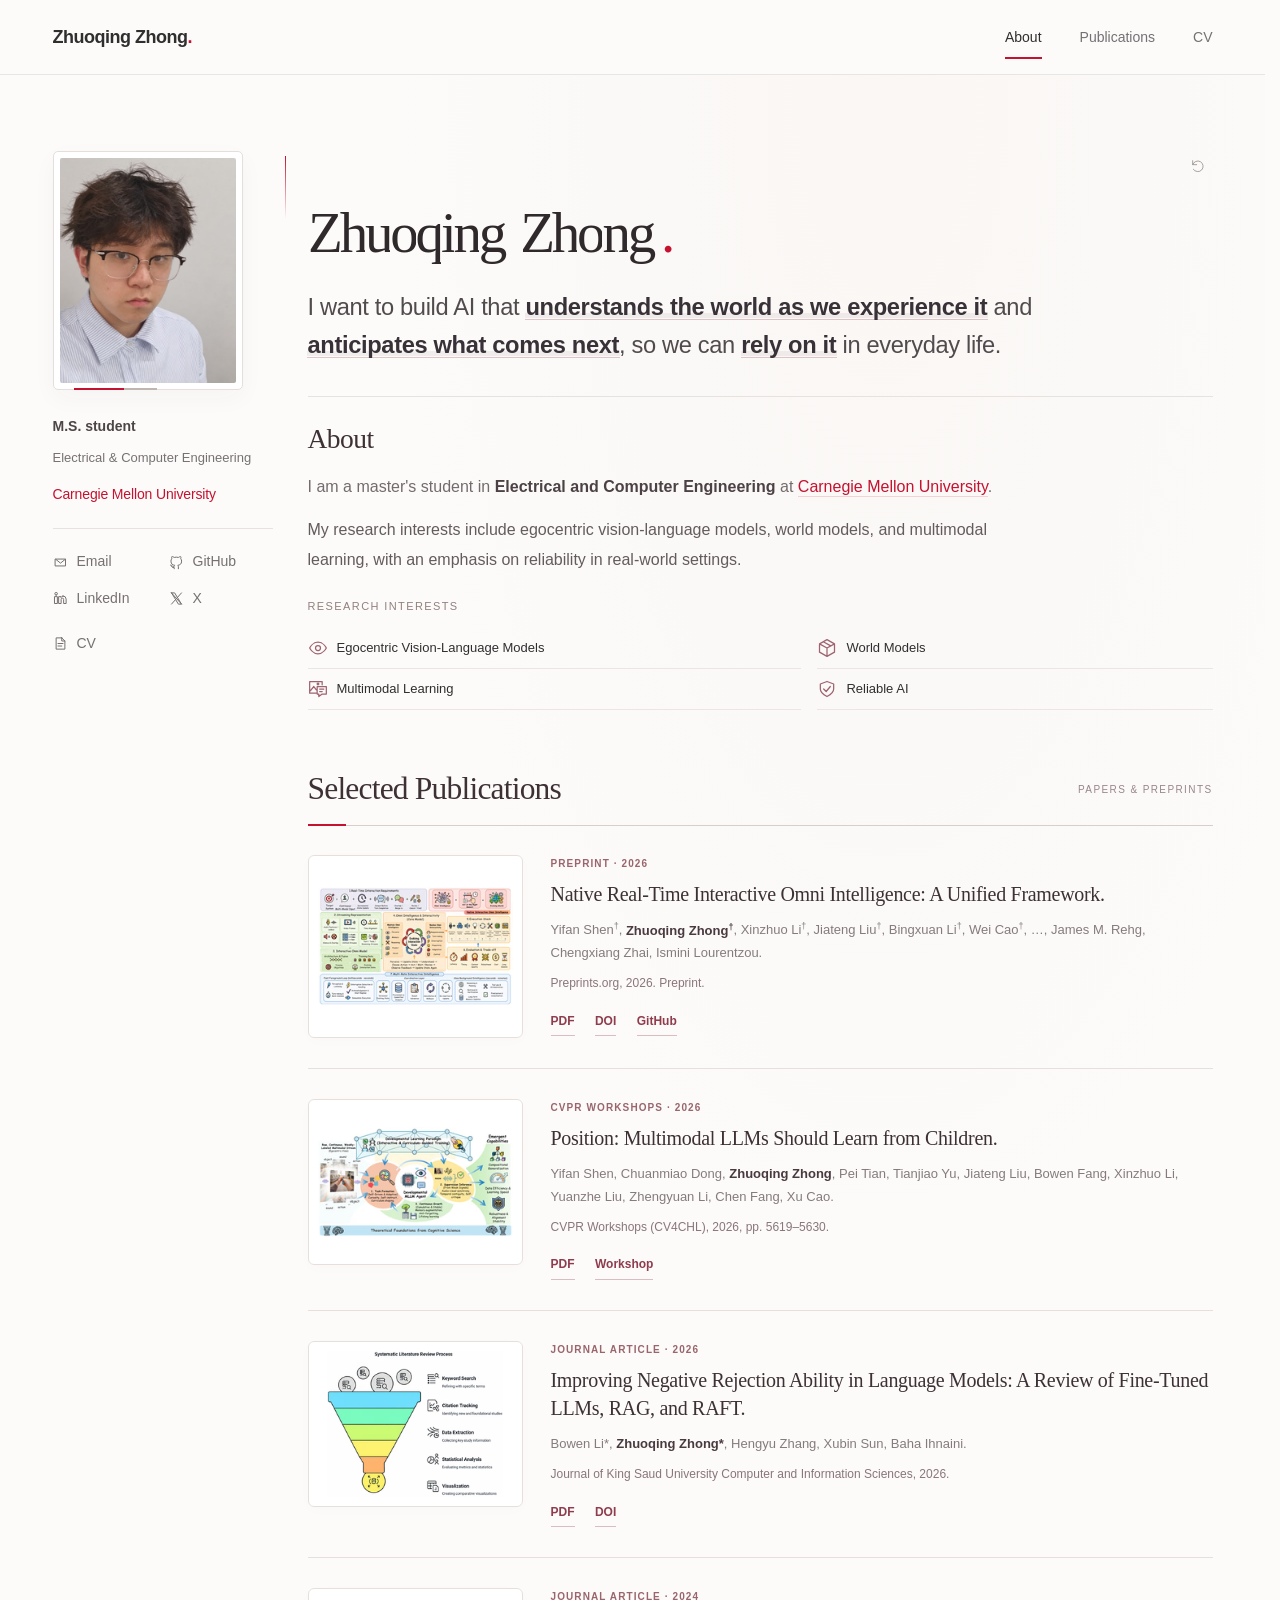
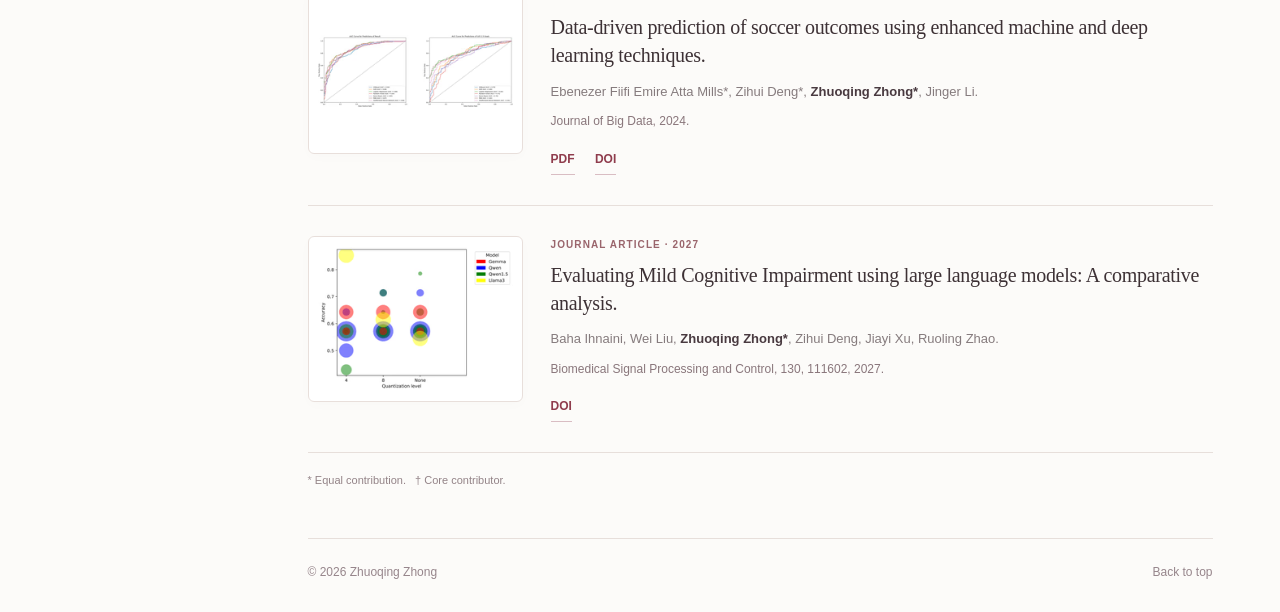
==== commit c851185e: "Refine heading scale while preserving existing motion" ====
--- a/index.html
+++ b/index.html
@@ -89,6 +89,15 @@
 @media(max-width:1050px){.page{grid-template-columns:175px minmax(0,1fr);gap:45px;margin-top:60px}.avatar{height:207px}.intro h1{font-size:52px;letter-spacing:-2.2px}.intro-copy{font-size:16px}.publication-list>li,.publication-list>li:first-child{grid-template-columns:180px minmax(0,1fr);gap:21px}.paper-title{font-size:20px}.interests ul{grid-template-columns:1fr}.intro::before{left:-18px}.campus-link{font-size:14px;gap:9px}.signal-strip{margin:24px 0 20px}}
 @media(max-width:800px){.page{grid-template-columns:150px minmax(0,1fr);gap:32px}.avatar{height:177px}.profile-links{grid-template-columns:1fr}.intro h1{font-size:46px}.campus-mark{display:none}.campus-link{font-size:14px}.publication-list>li,.publication-list>li:first-child{grid-template-columns:1fr;gap:18px}.paper-figure img,.publication-list>li:first-child .paper-figure img{height:175px}.publication-list>li::before{left:-12px}.intro::before{display:none}}
 @media(max-width:600px){.nav{min-height:86px;padding:9px 0}.nav-links{justify-content:flex-start;gap:30px}.nav-links a{padding:5px 0}.nav-links a::after{bottom:0}.page{grid-template-columns:1fr;gap:37px;margin-top:32px}.sidebar{grid-template-columns:118px 1fr;gap:23px}.portrait-frame{padding:4px;margin:0}.avatar{height:135px}.portrait-frame::after{left:12px;right:12px;bottom:-1px}.profile-role{font-size:13px;margin:0 0 5px}.affiliation{font-size:12px;line-height:1.55}.campus-link{font-size:13px;line-height:1.3;margin-top:8px;gap:7px}.campus-mark{display:block;width:17px;height:22px;background-size:90% 90%}.profile-links{grid-template-columns:repeat(4,auto);gap:12px;padding:0;margin-top:12px}.profile-links a{font-size:0}.cv-link{margin-top:10px;font-size:12px}.intro-topline{margin-bottom:13px}.replay-intro{width:27px;height:27px;padding:6px}.eyebrow{font-size:10px}.intro h1{font-size:clamp(36px,10vw,56px);letter-spacing:-1.6px;line-height:1.2;margin-bottom:18px}.intro-copy{font-size:16px;line-height:1.8}.signal-strip{margin:23px 0 20px;padding:2px 0}.signal-strip svg{height:80px}.interests li{padding:8px 0;font-size:13px}.interests h2{font-size:10px}.intro{padding-bottom:44px}.section-heading h2{font-size:29px}.publication-list>li,.publication-list>li:first-child{gap:19px;padding:28px 0}.publication-list>li:first-child{padding-top:0}.paper-figure img,.publication-list>li:first-child .paper-figure img{height:185px}.paper-title{font-size:22px}.paper-category{font-size:10px}.paper-resource{font-size:13px;min-height:35px}.publication-list>li::before{display:none}.footer{margin-top:38px}}
+/* Slightly quieter title scale; keep body copy and motion unchanged. */
+.intro h1{font-size:66px}
+.about-details h2{font-size:27.5px}
+.section-heading h2{font-size:31.5px}
+.paper-title{font-size:20px}
+@media(max-width:1299px){.intro h1{font-size:57px}}
+@media(max-width:1050px){.intro h1{font-size:48px}.paper-title{font-size:19px}}
+@media(max-width:800px){.intro h1{font-size:42px}}
+@media(max-width:600px){.intro h1{font-size:clamp(33px,9.2vw,51.5px)}.section-heading h2{font-size:27.5px}.paper-title{font-size:20px}}
 /* Keep the short profile facts on separate single lines when space permits. */
 .campus-link{font-weight:500}
 @media(min-width:1051px){.affiliation{font-size:13px}.campus-link{font-size:14px}}
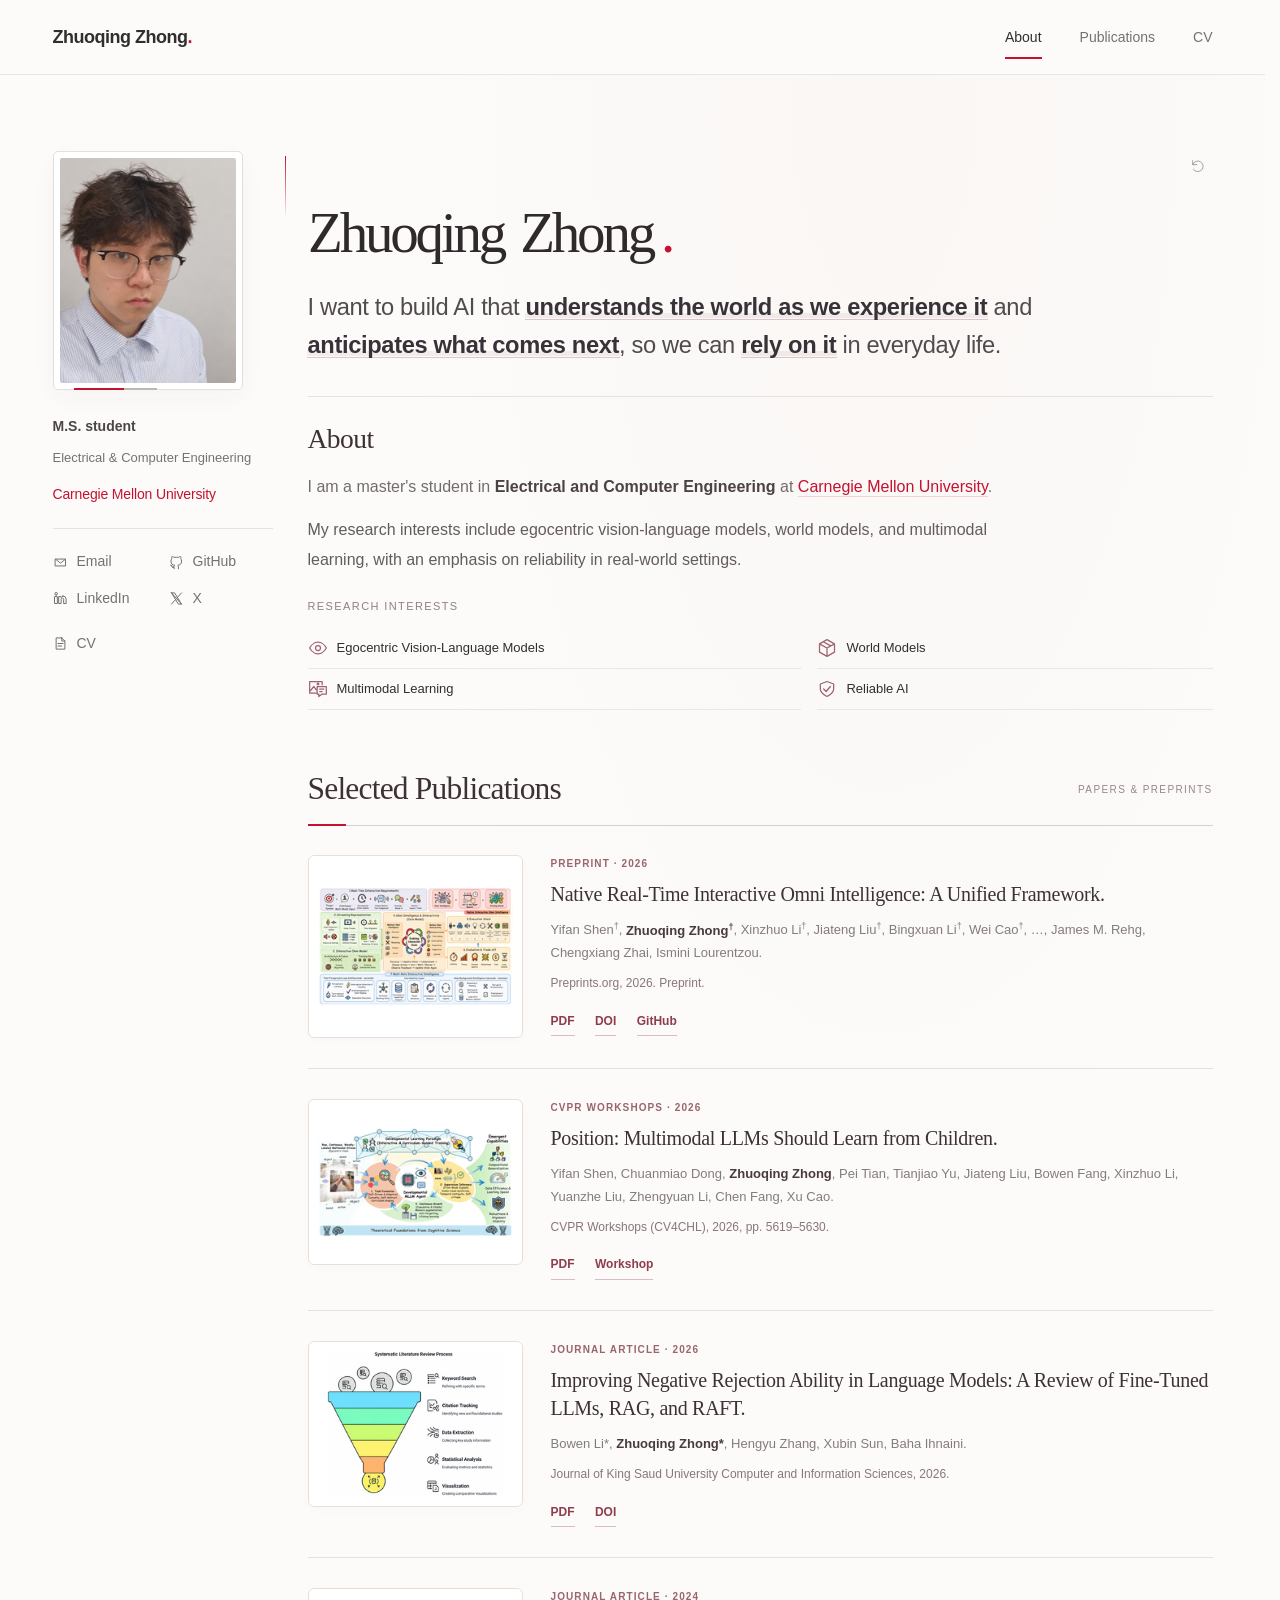
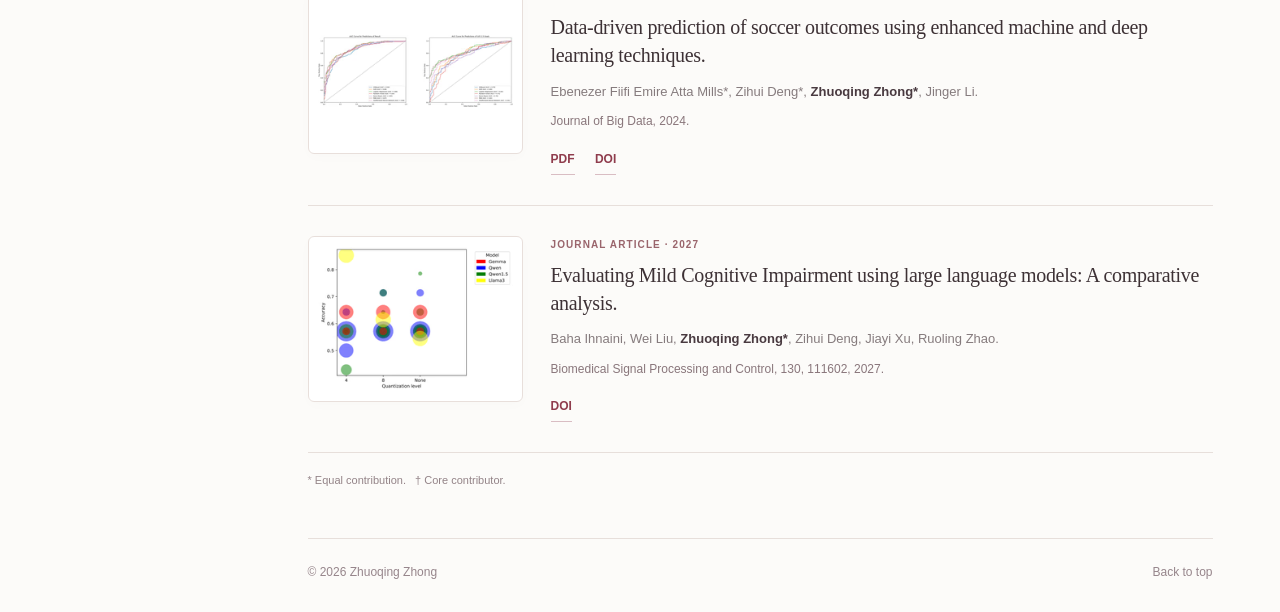
==== commit b07d6340: "Release letter clipping after name unfold animation" ====
--- a/index.html
+++ b/index.html
@@ -37,7 +37,9 @@
 /* The two initials open into the full name; interaction stays with the person. */
 .portrait-arrival{animation:portrait-in 1.25s .2s cubic-bezier(.16,1,.3,1) both;perspective:850px}
 .portrait-frame{animation:none;transform:rotateX(var(--tilt-x,0deg)) rotateY(var(--tilt-y,0deg));transition:transform .3s ease-out,box-shadow .3s}
-.name-heading .letter-mask{padding-top:5px;margin-top:-5px}
+/* Negative tracking can extend a glyph beyond its layout box. Only clip while
+   unfolding; leave the finished letter (and reduced-motion text) unobstructed. */
+.name-heading .letter-mask{padding-top:5px;margin-top:-5px;overflow:visible}
 .name-heading .letter-mask:not(.is-initial){animation:name-unfold 1.15s .45s cubic-bezier(.22,.68,.18,1) both}
 .name-heading .name-glyph{animation:ink-arrival 1.25s .48s both;transform:none}
 .name-heading .is-initial .name-glyph{animation:initial-ink 1.6s .15s both}
@@ -68,7 +70,7 @@
 .intro .intro-copy{max-width:740px;font-size:16px;line-height:1.8;margin-bottom:13px;animation-delay:.95s}
 .interests{margin-top:23px;padding-top:0;border-top:0;animation-delay:1.15s}
 .intro{padding-bottom:60px}
-@keyframes name-unfold{0%{max-width:0;opacity:0}18%{opacity:1}100%{max-width:1em;opacity:1}}
+@keyframes name-unfold{0%{max-width:0;opacity:0;overflow:hidden}18%{opacity:1}99.999%{overflow:hidden}100%{max-width:1em;opacity:1;overflow:visible}}
 /* Isolate the original letter-unfold layout work without clipping its ink. */
 .name-heading{contain:layout style}
 .paper-figure picture{display:block;width:100%;min-width:0}
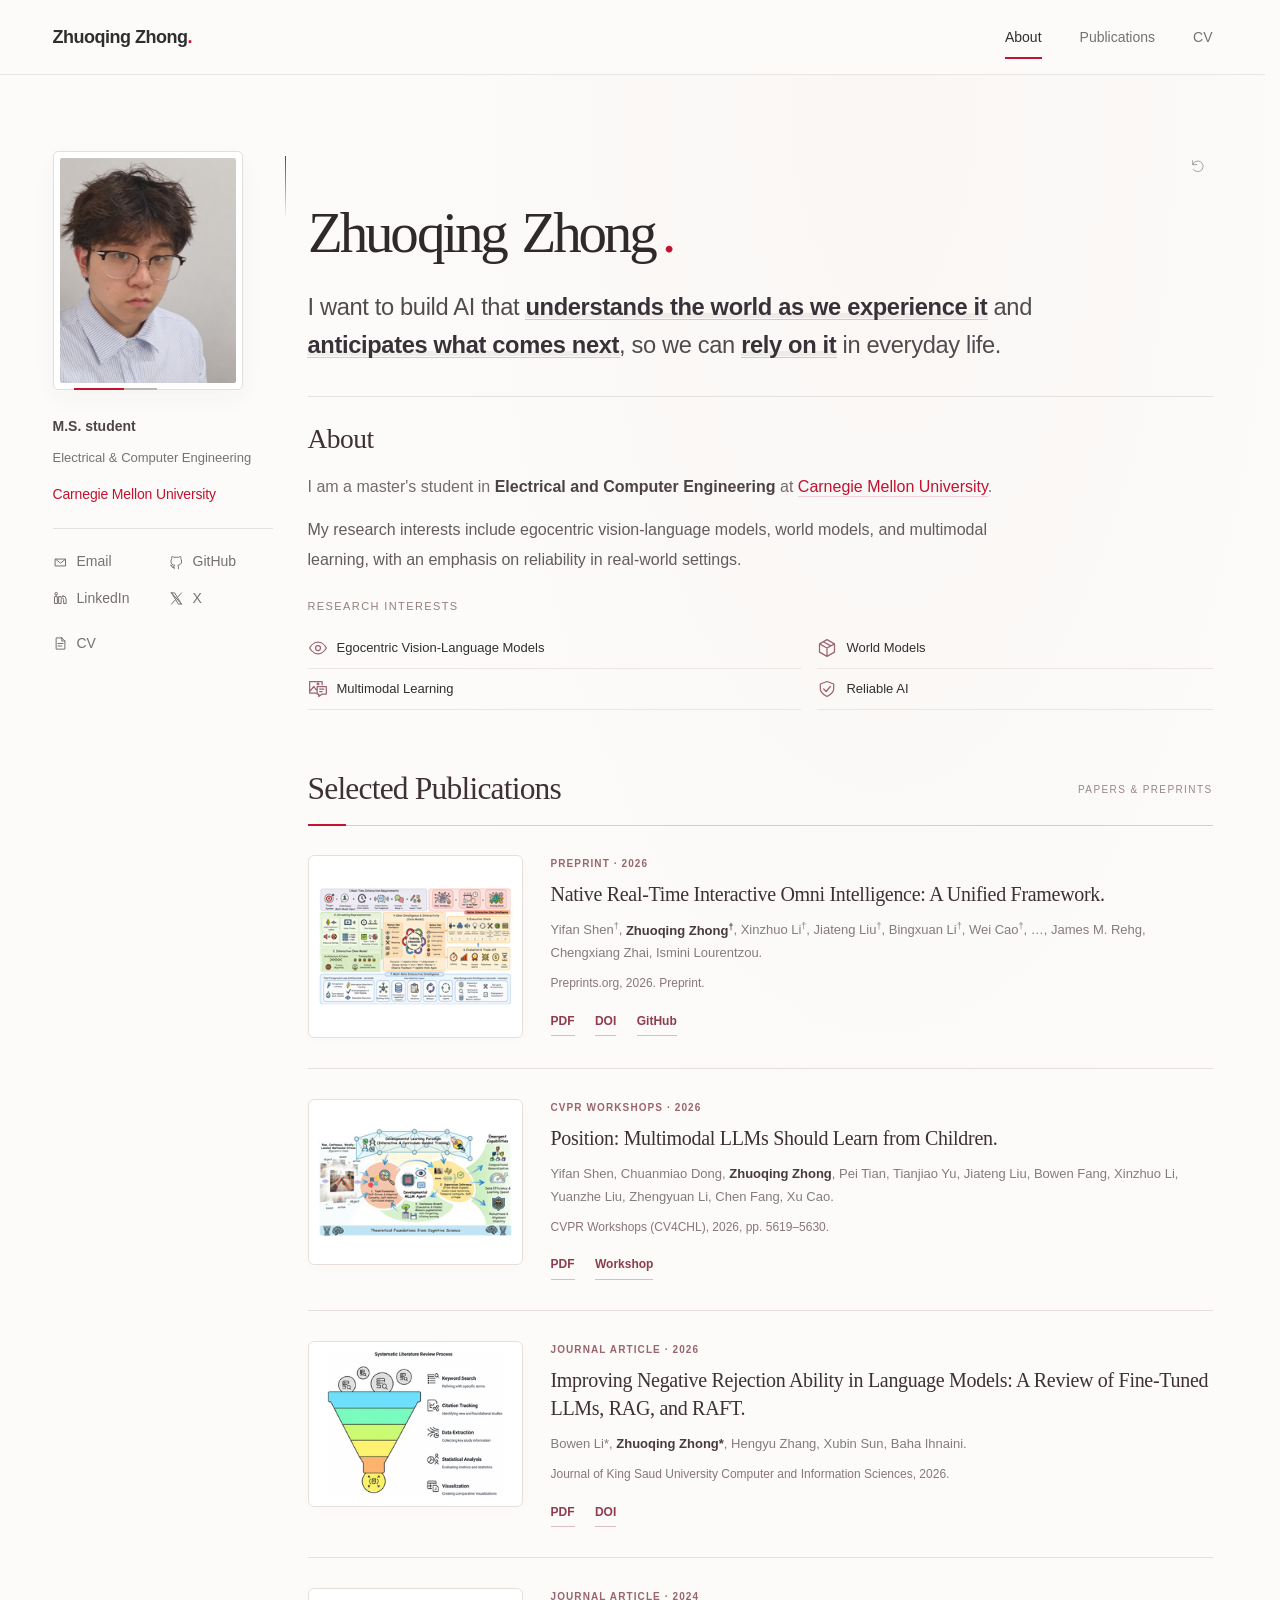
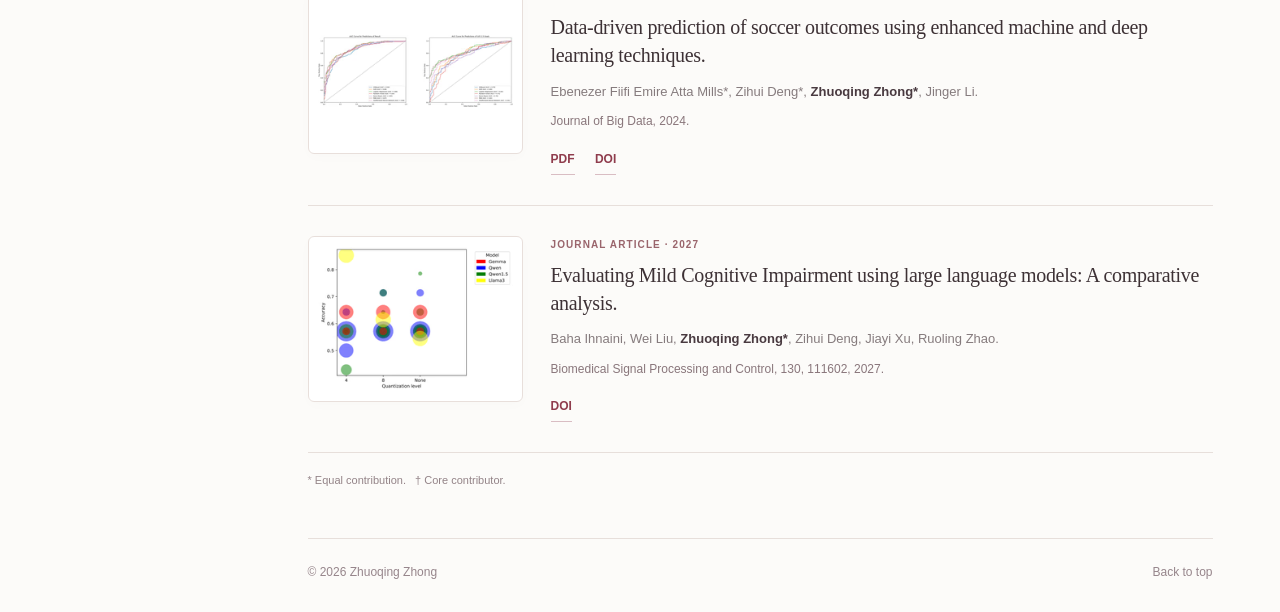
==== commit 2386c43b: "Ease optical spacing between o and q in name" ====
--- a/index.html
+++ b/index.html
@@ -37,13 +37,15 @@
 /* The two initials open into the full name; interaction stays with the person. */
 .portrait-arrival{animation:portrait-in 1.25s .2s cubic-bezier(.16,1,.3,1) both;perspective:850px}
 .portrait-frame{animation:none;transform:rotateX(var(--tilt-x,0deg)) rotateY(var(--tilt-y,0deg));transition:transform .3s ease-out,box-shadow .3s}
-/* Negative tracking can extend a glyph beyond its layout box. Only clip while
-   unfolding; leave the finished letter (and reduced-motion text) unobstructed. */
-.name-heading .letter-mask{padding-top:5px;margin-top:-5px;overflow:visible}
+/* Keep a small ink allowance beyond the layout box throughout the reveal.
+   Negative tracking must not crop rounded strokes or snap them in at the end. */
+.name-heading .letter-mask{padding-top:5px;margin-top:-5px;overflow:visible;clip-path:inset(-.25em -.12em -.25em 0)}
 .name-heading .letter-mask:not(.is-initial){animation:name-unfold 1.15s .45s cubic-bezier(.22,.68,.18,1) both}
 .name-heading .name-glyph{animation:ink-arrival 1.25s .48s both;transform:none}
 .name-heading .is-initial .name-glyph{animation:initial-ink 1.6s .15s both}
 .name-heading .glyph-ink{display:inline-block;color:var(--letter-ink,inherit);transform:translateY(var(--letter-lift,0px));transition:color .18s ease-out,transform .18s ease-out}
+/* A little optical spacing between the o and q in Zhuoqing. */
+.name-heading .name-word:first-child .letter-mask:nth-child(4) .name-glyph{padding-right:.025em}
 .name-heading .letter-mask.is-terminal{letter-spacing:0;padding-right:.025em}
 .name-heading .name-dot{animation-delay:1.3s;margin-left:.06em;letter-spacing:0;flex-shrink:0}
 .intro-topline{justify-content:flex-end;min-height:30px}
@@ -70,7 +72,7 @@
 .intro .intro-copy{max-width:740px;font-size:16px;line-height:1.8;margin-bottom:13px;animation-delay:.95s}
 .interests{margin-top:23px;padding-top:0;border-top:0;animation-delay:1.15s}
 .intro{padding-bottom:60px}
-@keyframes name-unfold{0%{max-width:0;opacity:0;overflow:hidden}18%{opacity:1}99.999%{overflow:hidden}100%{max-width:1em;opacity:1;overflow:visible}}
+@keyframes name-unfold{0%{max-width:0;opacity:0}18%{opacity:1}100%{max-width:1em;opacity:1}}
 /* Isolate the original letter-unfold layout work without clipping its ink. */
 .name-heading{contain:layout style}
 .paper-figure picture{display:block;width:100%;min-width:0}
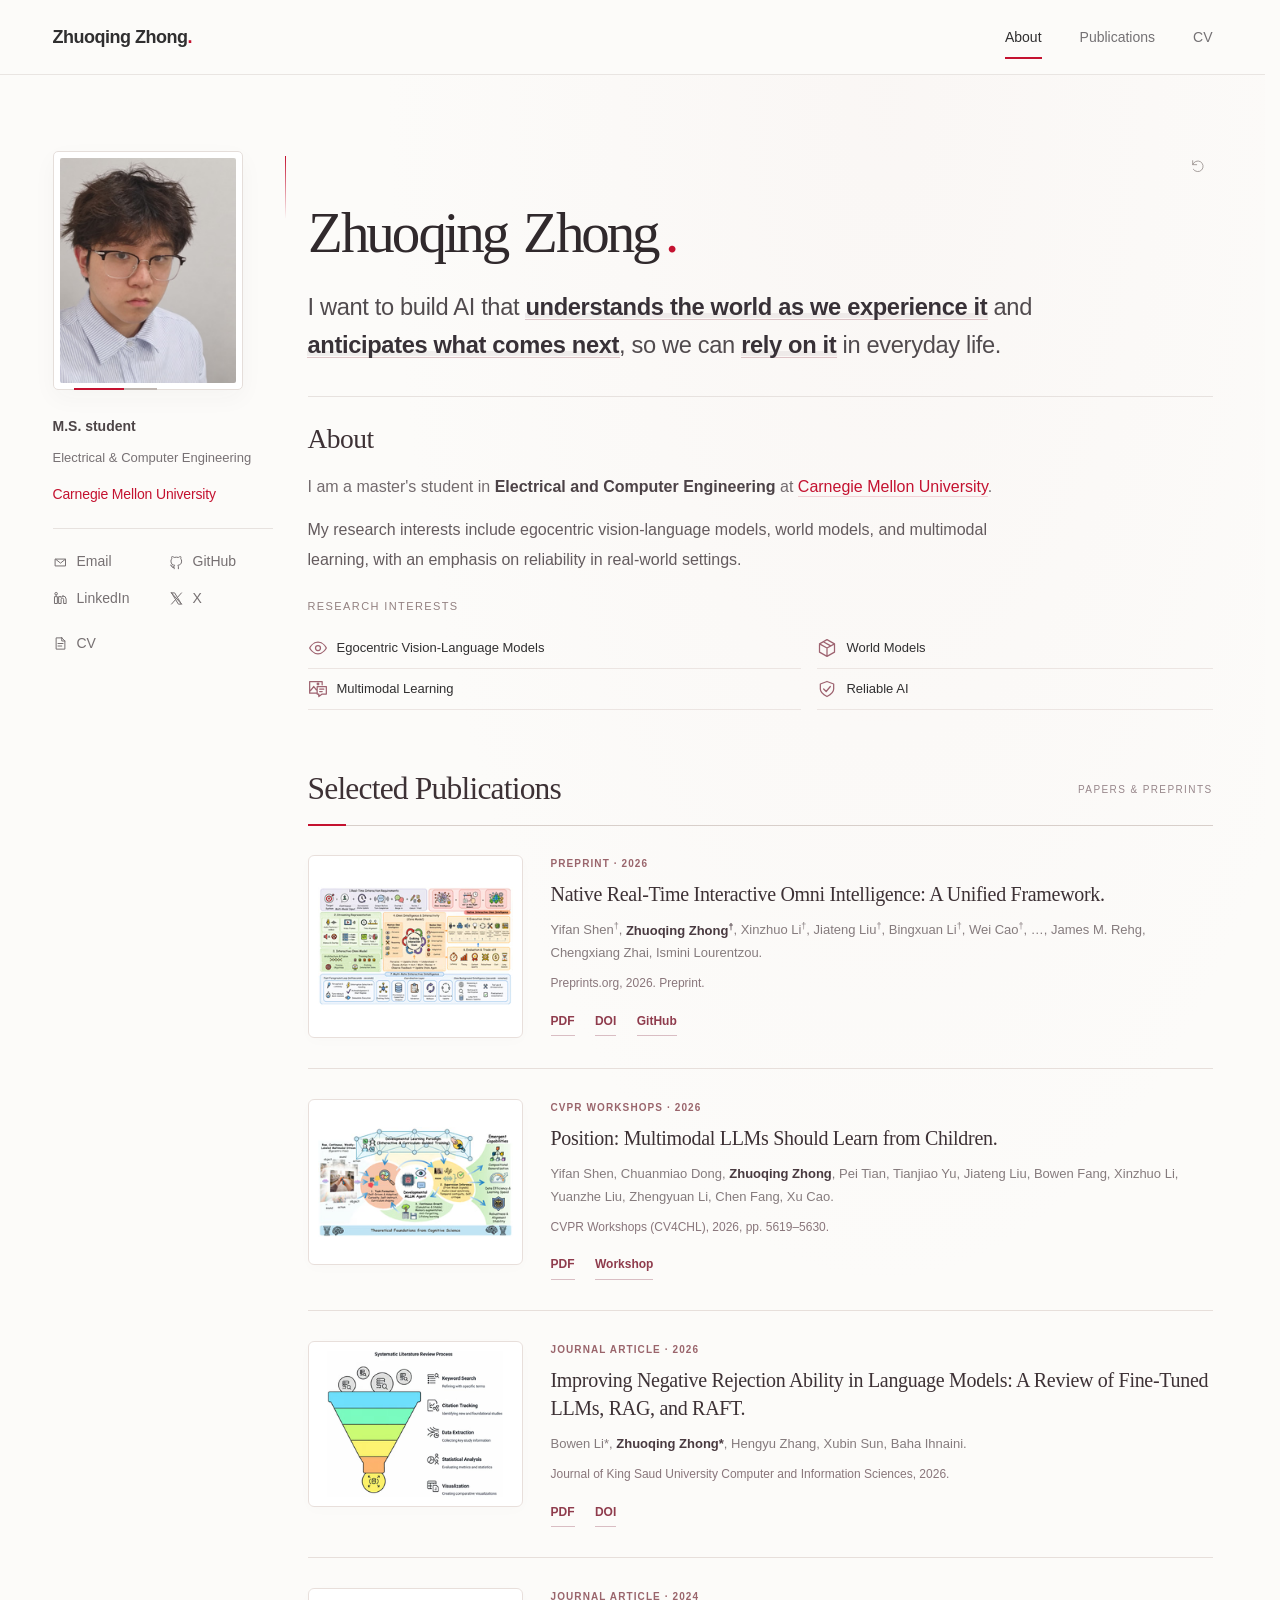
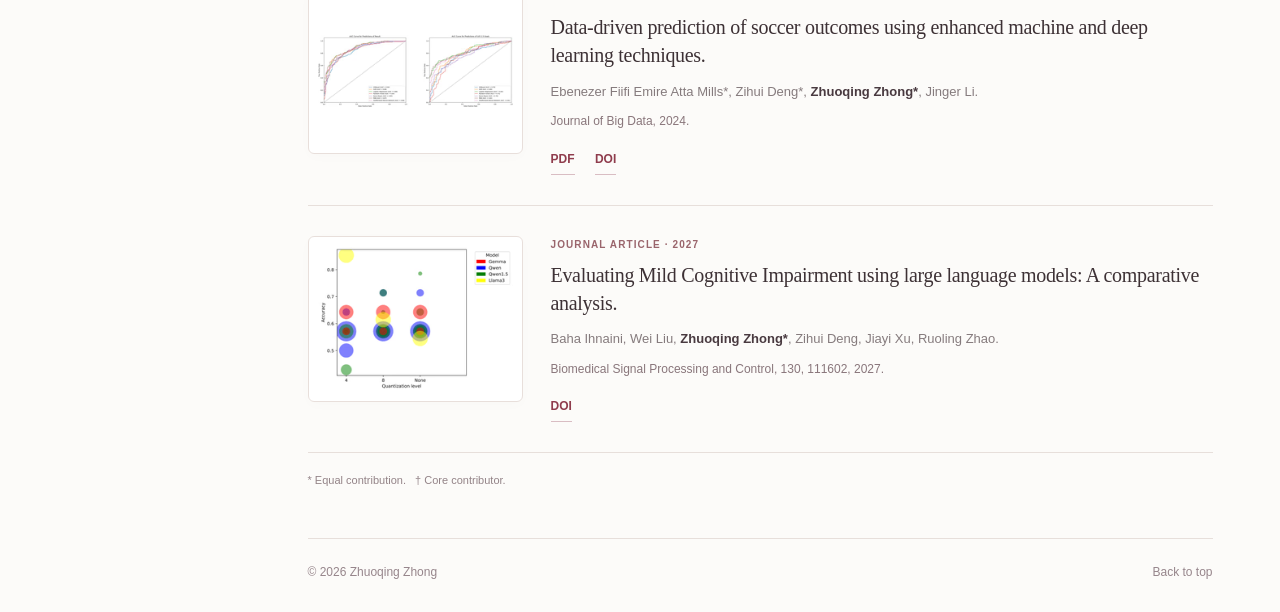
==== commit 963cee9c: "Match optical spacing of both Zh pairs" ====
--- a/index.html
+++ b/index.html
@@ -44,7 +44,8 @@
 .name-heading .name-glyph{animation:ink-arrival 1.25s .48s both;transform:none}
 .name-heading .is-initial .name-glyph{animation:initial-ink 1.6s .15s both}
 .name-heading .glyph-ink{display:inline-block;color:var(--letter-ink,inherit);transform:translateY(var(--letter-lift,0px));transition:color .18s ease-out,transform .18s ease-out}
-/* A little optical spacing between the o and q in Zhuoqing. */
+/* Match the optical spacing of both Z-h pairs and the o-q pair. */
+.name-heading .is-initial .name-glyph,
 .name-heading .name-word:first-child .letter-mask:nth-child(4) .name-glyph{padding-right:.025em}
 .name-heading .letter-mask.is-terminal{letter-spacing:0;padding-right:.025em}
 .name-heading .name-dot{animation-delay:1.3s;margin-left:.06em;letter-spacing:0;flex-shrink:0}
